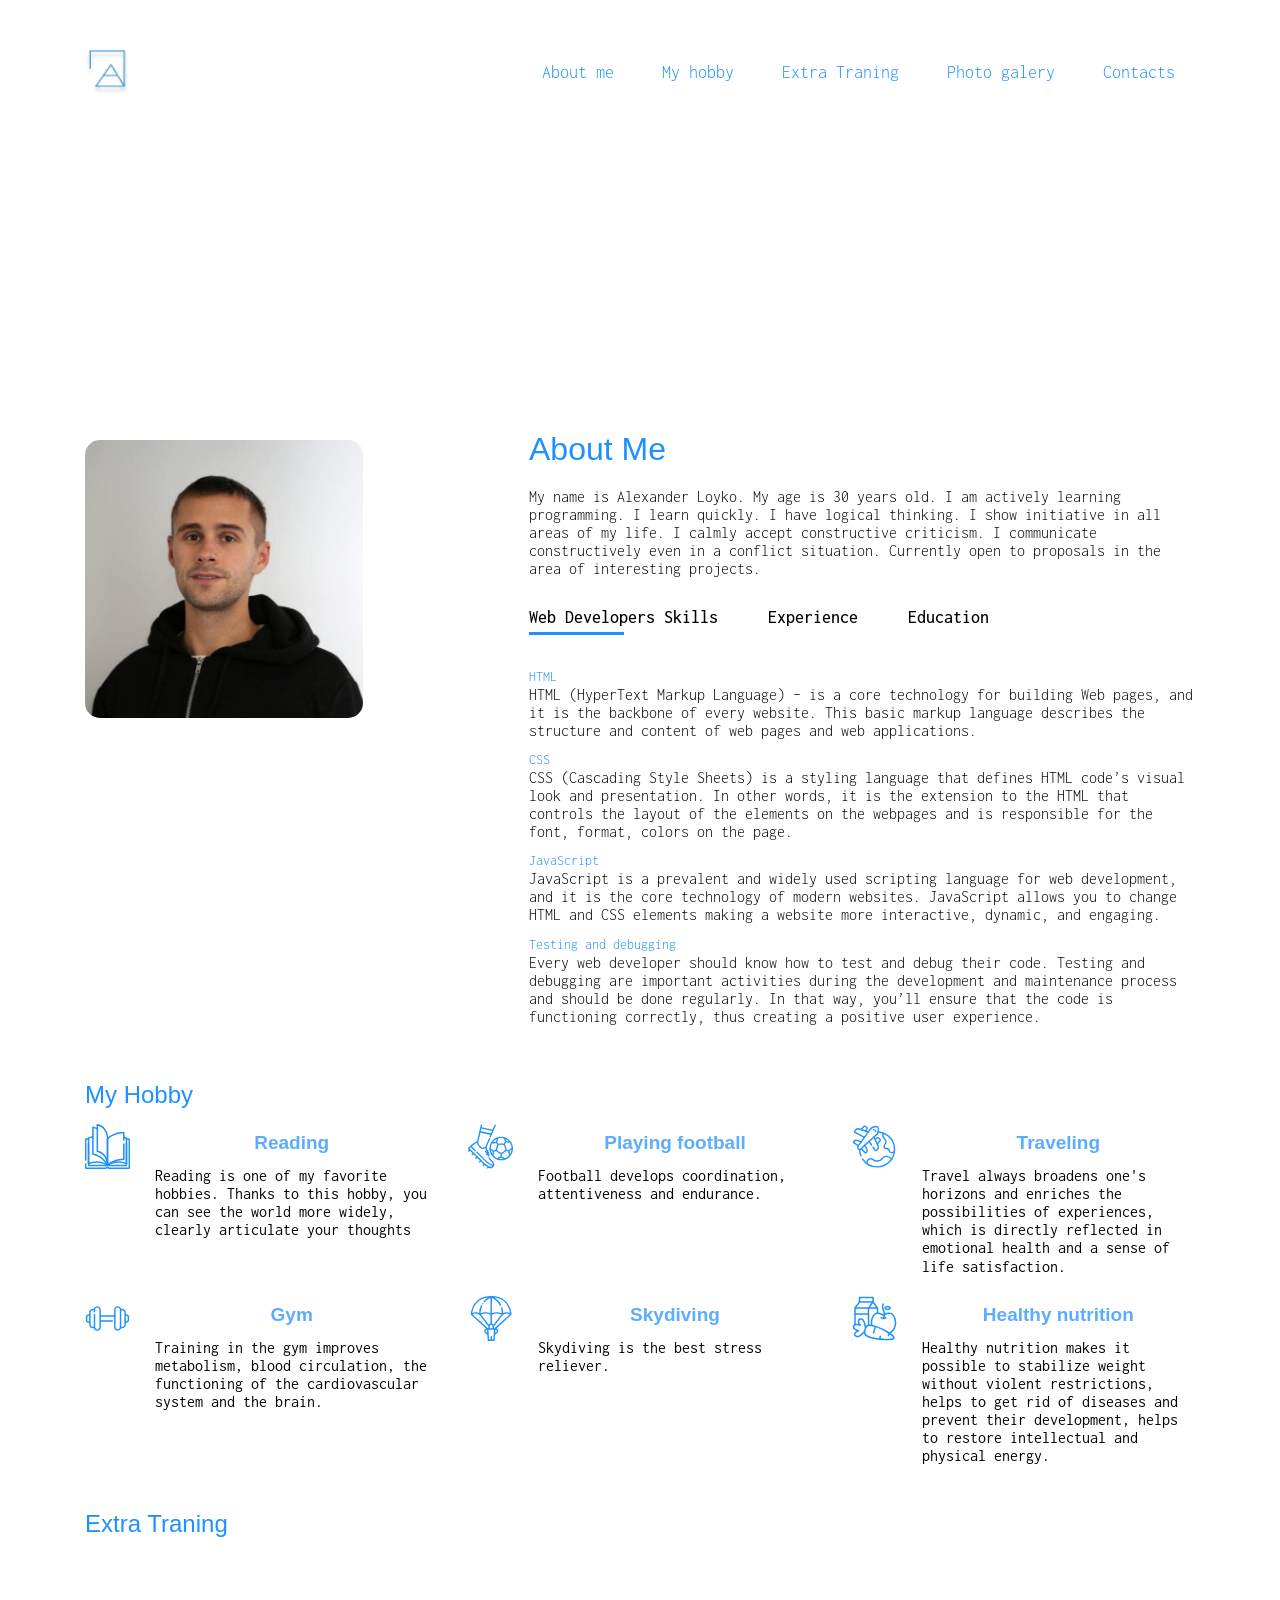
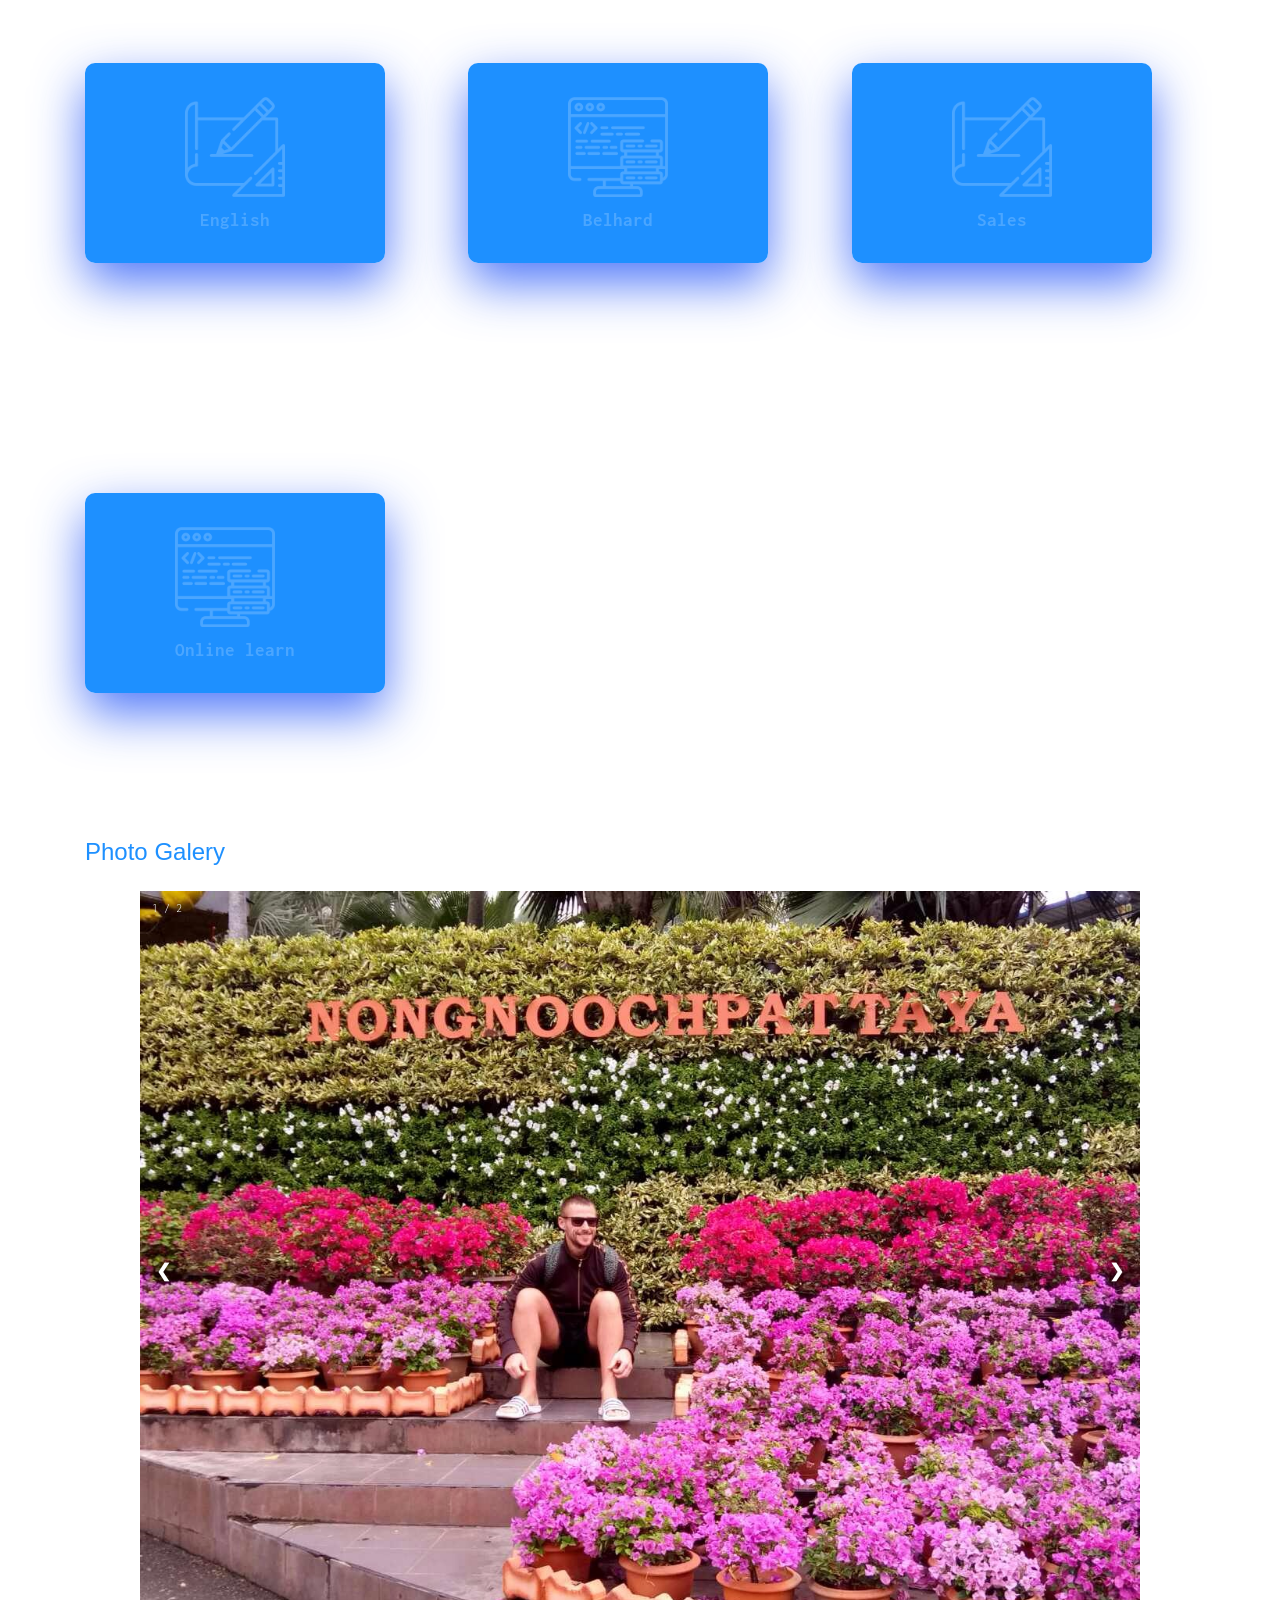
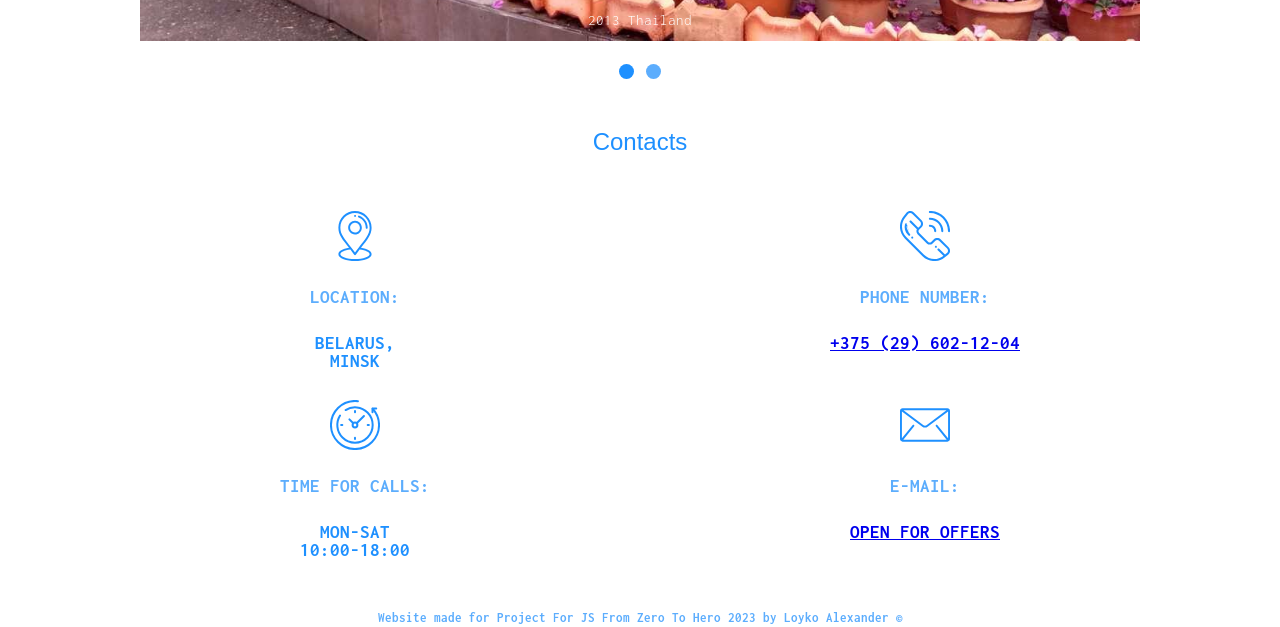
==== index.html @ 88d0e6e4 "Update index.html" ====
<!DOCTYPE html>
<html lang="en">
<head>
    <meta charset="UTF-8">
    <meta http-equiv="X-UA-Compatible" content="IE=edge">
    <meta name="viewport" content="width=device-width, initial-scale=1.0">
    <meta content='true' name='HandheldFriendly'/>
    <meta content='width' name='MobileOptimized'/>
    <meta content='yes' name='apple-mobile-web-app-capable'/>


    
    <link rel="stylesheet" href="./css/style.css">
    <link href="https://fonts.googleapis.com/css2?family=Inconsolata:wght@300&display=swap" rel="stylesheet">
	<link rel="stylesheet" type="text/css" href="./fonts/Kanit/stylesheet.css">
    <link rel="shortcut icon" href="./img/logo.ico" type="image/x-icon">
    <title>Project For JS From Zero To Hero 2023</title>
</head>
<body>
    <div class="container">

<div class="header">
    
    <nav class="nav-style">
    
        <img class="logos"src="./img/Logo.png" alt="logo">
                
                <ul class="menu">
            <li><a href="#About-me">About me</a></li>
            <li><a href="#My-hobby">My hobby</a></li>
            <li><a href="#Extra-traning">Extra Traning</a></li>
            <li><a href="#Photo-galery">Photo galery</a></li>
            <li><a href="#Contacts">Contacts</a></li>
               </ul>

    </nav>

        <div id="menu">
            <div id="menu-bar" onclick="menuOnClick()">
              <div id="bar1" class="bar"></div>
              <div id="bar2" class="bar"></div>
              <div id="bar3" class="bar"></div>
            </div>

            <nav class="nav" id="nav">
              <ul>
            <li><a href="#About-me">About me</a></li>
            <li><a href="#My-hobby">My hobby</a></li>
            <li><a href="#Extra-traning">Extra Traning</a></li>
            <li><a href="#Photo-galery">Photo galery</a></li>
            <li><a href="#Contacts">Contacts</a></li>
              </ul>
            </nav> 
          </div>
          
          <div class="menu-bg" id="menu-bg"></div>

        <video class="bg-video" autoplay muted loop> 
            <source src="./img/video-background.mp4">
        </video>
             
        
</div>
       
<main>
<section class="about-me-information margin-bottom-50px">
    <div class="about-me">
        <div class="about-row">
            <div class="about-col-one">
                <img src="./img/myphoto.png">
            </div>
            <div class="about-col-two">
                <h1 id="About-me" class="title-one margin-bottom-30px">About Me</h1>
                <p  >My name is Alexander Loyko. My age is 30 years old. I am actively learning programming. I learn quickly. I have logical thinking. I show initiative in all areas of my life. I calmly accept constructive criticism. I communicate constructively even in a conflict situation. Currently open to proposals in the area of ​​interesting projects.</p>
            <div class="tab-titles ">
<p class="tab-links active-link" onclick="opentab('skills')">Web Developers Skills</p>
<p class="tab-links" onclick="opentab('experience')">Experience</p>
<p class="tab-links" onclick="opentab('education')">Education</p>
            </div>
            <div class="tab-contents active-tab " id="skills">
                <ul>
                    <li ><span>HTML</span><br>HTML (HyperText Markup Language) – is a core technology for building Web pages, and it is the backbone of every website. This basic markup language describes the structure and content of web pages and web applications.</li>
                    <li><span>CSS</span><br>CSS (Cascading Style Sheets) is a styling language that defines HTML code’s visual look and presentation. In other words, it is the extension to the HTML that controls the layout of the elements on the webpages and is responsible for the font, format, colors on the page. </li>
                    <li><span>JavaScript</span><br>JavaScript is a prevalent and widely used scripting language for web development, and it is the core technology of modern websites. JavaScript allows you to change HTML and CSS elements making a website more interactive, dynamic, and engaging.</li>
                    <li><span>Testing and debugging</span><br>Every web developer should know how to test and debug their code. Testing and debugging are important activities during the development and maintenance process and should be done regularly. In that way, you’ll ensure that the code is functioning correctly, thus creating a positive user experience.</li>
                </ul>
            </div>


            <div class="tab-contents" id="experience">
                <ul>
                    <li><span>2018-2022</span><br>Sale of wheels and castors on the market of the Russian Federation. Development of key sales skills: sales, business acumen, strategic forecasting, active listening, empathy. relationship building, effective communication, negotiation skills, project management, time management</li>
                    <li><span>2017-2018</span><br>Experience in sales of chimney systems and ventilation</li>
                    <li><span>2016-2017</span><br>Freelancing experience</li>
                   
                </ul>
            </div>


            <div class="tab-contents" id="education">
                <ul>
                    <li><span>SEPTEMBER 2011-JUNE 2015</span><br> Software engineer-economist, Belarusian State University of Informatics and Radioelectronics, Minsk</li>
                    <li><span>SEPTEMBER 2007-JULY 2011</span><br> Technician programmer, Private establishment education "Technical College of Business and Law", Minsk</li>
                    
                   
                </ul>
            </div>
            </div>
        </div>
    </div>
    

</section>
<section class="my-hobby-title-information margin-bottom-30px">
    <h2 id="My-hobby" class="title-headlines">My Hobby</h2>
</section>
<section class="my-hobbies-information margin-bottom-50px">
    <div class="my-hobbies">
        <div class="hobbies">
        <svg class="hobbies-icon"> 
    <use xlink:href="icons/symbol-defs.svg#icon-reading"></use>
        </svg>
    
        <div class="title-two">Reading</div>
        <p class="hobbie-text">Reading is one of my favorite hobbies. Thanks to this hobby, you can see the world more widely, clearly articulate your thoughts</p>
    
    </div>
        <div class="hobbies"><svg class="hobbies-icon"> 
            <use xlink:href="icons/symbol-defs.svg#icon-football"></use>
                        </svg>
                        <div class="title-two">Playing football</div>
                        <p class="hobbie-text">Football develops coordination, attentiveness and endurance.</p>
                    </div>
        <div class="hobbies"><svg class="hobbies-icon"> 
            <use xlink:href="icons/symbol-defs.svg#icon-travelling"></use>
                        </svg>
                        <div class="title-two">Traveling</div>
                        <p class="hobbie-text">Travel always broadens one's horizons and enriches the possibilities of experiences, which is directly reflected in emotional health and a sense of life satisfaction.</p>
                    </div>
        <div class="hobbies"><svg class="hobbies-icon"> 
            <use xlink:href="icons/symbol-defs.svg#icon-gym"></use>
                        </svg>
                        <div class="title-two">Gym</div>
                        <p class="hobbie-text">Training in the gym improves metabolism, blood circulation, the functioning of the cardiovascular system and the brain.</p>
                     </div>
        <div class="hobbies"><svg class="hobbies-icon"> 
            <use xlink:href="icons/symbol-defs.svg#icon-skydive"></use>
                        </svg>
                        <div class="title-two">Skydiving</div>
                        <p class="hobbie-text">
                            Skydiving is the best stress reliever.</p>
                    </div>
        <div class="hobbies"><svg class="hobbies-icon"> 
            <use xlink:href="icons/symbol-defs.svg#icon-healthy-nutrition"></use>
                        </svg>
                        <div class="title-two">Healthy nutrition</div>
                        <p class="hobbie-text">
                            Healthy nutrition makes it possible to stabilize weight without violent restrictions, helps to get rid of diseases and prevent their development, helps to restore intellectual and physical energy.</p>
                    </div>
    </div>
</section>
<section class="my-traning-title-information margin-bottom-30px">
    <h2 id="Extra-traning" class="title-headlines">Extra Traning</h2>
</section>
<section class="my-traning-information margin-bottom-50px">
    <div class="my-traning">
        <div class="card">
            <div class="face face1">
                <div class="content">
                    <img src="./icons/design_128.png">
                    <h3>English</h3>
                </div>
            </div>
            <div class="face face2">
                <div class="content">
                    <p>Minsk State Linguistic University, MSLU Advanced Evening Courses</p>
                        <a href="https://mslu.by/podrazdeleniya/uchebnyj-centr-vechernie-kursy">Read More</a>
                </div>
            </div>
        </div>
        <div class="card">
            <div class="face face1">
                <div class="content">
                    <img src="./icons/code_128.png">
                    <h3>Belhard</h3>
                </div>
            </div>
            <div class="face face2">
                <div class="content">
                    <p>Academy BELHARD, Back End development using PHP, MySql.</p>
                        <a href="https://belhard.academy/">Read More</a>
                </div>
            </div>
        </div>
        <div class="card">
            <div class="face face1">
                <div class="content">
                    <img src="./icons/design_128.png">
                    <h3>Sales</h3>
                </div>
            </div>
            <div class="face face2">
                <div class="content">
                    <p>Courses from the company to improve sales skills, mentoring Pro-retail companies.</p>
                        <a href="https://pro-retail.by/">Read More</a>
                </div>
            </div>
        </div>

        <div class="card">
            <div class="face face1">
                <div class="content">
                    <img src="./icons/code_128.png">
                    <h3>Online learn</h3>
                </div>
            </div>
            <div class="face face2">
                <div class="content">
                    <p>Miscellaneous online lessons and programming courses.</p>
                        <a href="https://onlineitea.com/">Read More</a>
                </div>
            </div>
        </div>
</section>
<section class="my-galery-title-information margin-bottom-30px">
    <h2 id="Photo-galery" class="title-headlines">Photo Galery</h2>
</section>
<section class="my-galery margin-bottom-50px">
    <div class="galery ">
        <div class="slideshow-container">
    
           
            <div class="mySlides fade">
              <div class="number-text">1 / 2</div>
              <img src="./img/1.JPG" style="width:100%">
              <div class="text">2013 Thailand</div>
            </div>
          
            <div class="mySlides fade">
              <div class="number-text">2 / 2</div>
              <img src="./img/2.jpg" style="width:100%">
              <div class="text">2014 Egypt</div>
            </div>
          
          
          
           
            <a class="prev" onclick="plusSlides(-1)">&#10094;</a>
            <a class="next" onclick="plusSlides(1)">&#10095;</a>
          </div>
          <br>
          
          
          <div style="text-align:center">
            <span class="dot" onclick="currentSlide(1)"></span>
            <span class="dot" onclick="currentSlide(2)"></span>
            </div>
    
    
      </div>
      

</section>
<section class="my-contacts margin-bottom-50px">
    <div class="container">
        <h2 id="Contacts" class="contacts-h2">Contacts</h2>
        <div class="contacts-grid">
            <div class="contacts-item">
                <svg class="contacts-icon"> 
                    <use xlink:href="icons/symbol-defs.svg#icon-location"></use>
                </svg>
                <h3 class="contacts-h3-blue">Location:</h3>
                <h3 class="contacts-h3">Belarus, <br> Minsk</h3>
            </div>
            <div class="contacts-item">
                <svg class="contacts-icon"> 
                    <use xlink:href="icons/symbol-defs.svg#icon-phone"></use>
                </svg>
                <h3 class="contacts-h3-blue">Phone number:</h3>
                <h3 class="contacts-h3"><a href="https://t.me/Trinadcatii">+375 (29) 602-12-04</a></h3>
                
            </div>

            <div class="contacts-item">
                <svg class="contacts-icon"> 
                    <use xlink:href="icons/symbol-defs.svg#icon-time"></use>
                </svg>
                <h3 class="contacts-h3-blue">
                    Time for calls:</h3>
                <h3 class="contacts-h3">Mon-Sat <br> 10:00-18:00</h3>
            </div>
            <div class="contacts-item">
                <svg class="contacts-icon"> 
                    <use xlink:href="icons/symbol-defs.svg#icon-posmail" ></use>
                </svg>
                <h3 class="contacts-h3-blue">E-mail:</h3>
                <h3 class="contacts-h3-acent"><a href="mailto:loykoalexander@gmail.com">Open for offers</a></h3>
            </div>
        </div>
    </div>
</section>

</main>
<section class="footer-title-information">
    <footer class="footer">

        <h5 class="foot-h5 title-two" >Website made for Project For JS From Zero To Hero 2023 by Loyko Alexander  ©
        </h5>
        
        </footer>
</section>

    </div>

    <script defer src="./js/burger.js"> </script>
    <script defer src="./js/galery.js"> </script>
    <script defer src="./js/aboutbutline.js"> </script>
    
</body>
</html>
---- css/style.css ----
:root{   
    --color-white: #FFFFFF ;
    --color-black: #000;
    --color-backLihgt: #333;
    --color-whiteBlue:#5cadfd;
    --color-blue: #1E90FF;
    --color-yellow: #cffc08;
}

.title-one{
    color: var(--color-blue); 
    font-size: 3.2rem;
}

.title-two{
    font-family: 'Kanit', sans-serif;
    font-style: normal;
    font-weight: 500;
    text-align: center;
    font-size: 1.9rem;
    font-weight: 700;
    color:var(--color-whiteBlue);
}

.title-headlines{
    color: var(--color-blue);
    font-size: 2.4rem;
}

.foot-h5{
    font-family: 'Inconsolata', sans-serif;
    font-size: 1.3rem;
}



.about-me-information{
    grid-column: center-start / center-end;
}

.my-hobby-title-information{
    grid-column: center-start / center-end;  
}

.my-hobbies-information{
    grid-column: center-start / center-end;
}

.my-traning-title-information{
    grid-column: center-start / center-end;
}

.my-traning-information{
    grid-column: center-start / center-end; 
}

.my-galery{
    grid-column: center-start / center-end; 
}

.my-contacts{
    grid-column: center-start / center-end;
}

.footer{
    grid-column: full-start / full-end;
}

.text-align-center{
    text-align: center;
}

.margin-bottom-10px{
    margin-bottom: 1rem;
}

.margin-bottom-30px{
    margin-bottom: 3rem ;
}

.margin-bottom-50px{
    margin-bottom: 5rem  ;
}

.margin-bottom-80px{
    margin-bottom: 8rem;
}


  *, ::after, ::before{
    margin: 0;
    padding: 0;
    box-sizing: border-box;
}
   
html{
    height:100%;
    font-size: 62.5%
}

h1,h2{
    font-family: 'Kanit', sans-serif;
    font-style: normal;
    font-weight: 500;
}

body{
    font-family: 'Inconsolata', sans-serif;
    font-style: Light;
    font-weight: 300;
    height:100%;
    padding: 5rem;
    line-height: 113%;
    font-size: 1.6rem;
    background-color: var(--color-white);
}

#menu{
    display: none;
}

.container{
    max-width: 111rem;
    margin: 0 auto;
    grid-template-columns: [full-start] minmax(6rem,1fr) [center-start] repeat(8,[col-start] minmax(min-content, 14rem)[col-end]) [center-end] minmax(6rem,1fr) [full-end];
}

.header{
    width: 100%;
    height: 39rem;
    grid-column: full-start / full-end;
}

.nav-style{
    display: flex;
    align-items: center;
    justify-content: space-between;
    flex-wrap:wrap;
}



.nav-style ul li{
    display: inline-block;
    list-style: none;
    margin: 1rem 2rem;
}

.nav-style ul li a{
    color:var(--color-blue);
    text-decoration: none;
    font-size: 1.8rem;
    position: relative;
}

.nav-style ul li a::after{
    content: '';
    width: 0;
    height: 0.3rem;
    background:var(--color-blue);
    position: absolute;
    left: 0;
    bottom: -0.6rem;
    transition: 0.5s;
}

.nav-style ul li a:hover::after{
    width: 100%; 
}

.logos{
    width: 4.5rem;
    height: 4.5rem;
}

.bg-video{
    position: absolute;
    top: 0;
    left: 0;
    width: 100%;
    height: 40rem;
    z-index: -2;
    object-fit: cover;
}



.about-row{
    display: flex;
    justify-content: space-between;
    flex-wrap: wrap;
    align-items: flex-start;
}
.about-col-one{
flex-basis: 25%;
}

.about-col-one img{
    width: 100%;
    height: 100%;
    border-radius: 1.5rem;
}

.about-col-two{
    flex-basis: 60%;

}

.tab-titles{
    display: flex;
    margin: 3rem 0 4rem;
}

.tab-links{
    margin-right: 5rem;
    font-size: 1.8rem;
    font-weight: 500;
    cursor: pointer;
    position: relative;
}

.tab-links::after{
    content: ' ';
    width: 0;
    height: 0.3rem;
    background:var(--color-blue);
    position: absolute;
    left: 0;
    bottom: -0.8rem;
    transition: 0.5s;
}

.tab-links.active-link::after{
    width: 50%;
}

.tab-contents ul li{
    list-style: none;
    margin: 1rem 0; 
}
.tab-contents ul li span{
    color:var(--color-blue);
    font-size: 1.4rem;
}

.tab-contents{
    display: none;
}

.tab-contents.active-tab{
    display: block; 
}

.my-hobbies{
    background-color: var(--color-white);
    display: grid;
    grid-template-columns: repeat(auto-fit,minmax(28rem,1fr));
    grid-gap: 3rem 4rem;
    align-items: start;
}

.hobbie-text{
    font-size: 1.6rem;
    font-weight: 400;
    line-height: 113%;
    color:var(--color-black);
}

.hobbies-icon{
    width: 4.5rem;
    height: 4.5rem;
    grid-row: 1 / span 2;
    transform: translateY(-1rem);
}

.hobbies{
    display: grid;
    grid-template-columns: min-content 1fr;
    grid-gap: 1.5rem 2.5rem;
}

.my-traning{
    position: relative;
    display: grid;
    grid-template-columns: repeat(auto-fit,minmax(28rem,1fr));
    grid-gap: 3rem 4rem;
    align-items: start;
}

.my-traning .card{
    position: relative;
    cursor: pointer;
}

.my-traning .card .face{
    width: 30rem;
    height: 20rem;
    transition: 0.5s;
}

.my-traning .card .face.face1{
    position: relative;
    border-radius:1rem;
    background: var(--color-blue);
    display: flex;
    justify-content: center;
    align-items: center;
    z-index: 1;
    transform: translateY(10rem);
}

.my-traning .card:hover .face.face1{
    background:var(--color-whiteBlue);
    transform: translateY(0);
}

.my-traning .card .face.face1 .content{
    opacity: 0.2;
    transition: 0.5s;
}

.my-traning .card:hover .face.face1 .content{
    opacity: 1;
}

.my-traning .card .face.face1 .content img{
    max-width: 10rem;
}

.my-traning .card .face.face1 .content h3{
    
    margin: 1rem 0 0;
    padding: 0;
    color: var(--color-white);
    text-align: center;
    font-size: 1.9rem;
}

.my-traning .card .face.face2{
    border-radius: 1rem;
    position: relative;
    background: var(--color-white);
    display: flex;
    justify-content: center;
    align-items: center;
    padding: 2rem;
    box-sizing: border-box;
    box-shadow: 0 2rem 5rem rgba(35, 85, 248, 0.8);
    transform: translateY(-10rem);
}

.my-traning .card:hover .face.face2{
    transform: translateY(0);
}

.my-traning .card .face.face2 .content p{
    margin: 0;
    padding: 0;
}

.my-traning .card .face.face2 .content a{
    margin: 1.5rem 0 0;
    display:  inline-block;
    text-decoration: none;
    font-weight: 900;
    color: var(--color-blue);
    padding: .5rem;
    border: .1rem solid var(--color-backLihgt);
}


.slideshow-container {
    max-width: 100rem;
    position: relative;
    margin: auto;
}
    
.mySlides {
      display: none;
}  

.prev, .next {
    cursor: pointer;
    position: absolute;
    top: 50%;
    width: auto;
    margin-top: -2.2rem;
    padding: 1.6rem;
    color: var(--color-white);
    font-weight: bold;
    font-size: 1.8rem;
    transition: 0.6s ease;
    border-radius: 0 .3rem .3rem 0;
}
  
.next {
    right: 0;
    border-radius: .3rem 0 0 .3rem;
}
   
  .prev:hover, .next:hover {
    background-color: rgba(35, 85, 248, 0.8);
 }
   
.text {
    color: var(--color-white);
    font-size: 1.5rem;
    padding: .8rem 1.2rem;
    position: absolute;
    bottom: .8rem;
    width: 100%;
    text-align: center;
}
   
.number-text {
    color: var(--color-white);
    font-size: 1.2rem;
    padding: .8rem 1.2rem;
    position: absolute;
    top: 0;
}
    
.dot {
    cursor: pointer;
    height: 1.5rem;
    width: 1.5rem;
    margin: 0 .2rem;
    background-color: var(--color-whiteBlue);
    border-radius: 50%;
    display: inline-block;
    transition: background-color 0.6s ease;
}
  
.active, .dot:hover {
    background-color: var(--color-blue);
}
  

.fade {
    -webkit-animation-name: fade;
    -webkit-animation-duration: 1.5s;
    animation-name: fade;
    animation-duration: 1.5s;
}
  
@-webkit-keyframes fade {
    from {opacity: .4}
    to {opacity: 1}
  }
  
@keyframes fade {
    from {opacity: .4}
    to {opacity: 1}
}

.contacts-h2 {
    text-align: center;
    margin-bottom: 6rem;
    color: var(--color-blue);
    font-size: 2.4rem;
}

.contacts-grid {
    display: grid;
    grid-template-columns: repeat(4, 1fr);
    gap: 3rem;
    justify-items: center;
}

.contacts-item {
    max-width: 25.5rem;
    text-align: center;
}

.contacts-icon {
    width: 5rem;
    height: 5rem;
    margin: 0 auto 1.3rem;
}

.contacts-h3-blue {
    text-align: center;
    font-size: 1.9rem;
    font-weight: 700;
    color:var(--color-whiteBlue);
    padding: 1rem;
    margin-bottom: 1.8rem;
    text-transform: uppercase;
}

.contacts-h3-acent {
    color: var(--accent-color);
    text-transform: uppercase;
}

.contacts-h3 {
    text-transform: uppercase;
    color: var(--color-blue);
    font-size: 1.9rem;
    font-weight: 700;

}


@media screen and (max-width:1280px) {
.contacts-grid {
     grid-template-columns: repeat(2, 1fr);
}
.contacts-item {
    max-width: 100%;    
}
}


@media screen and (max-width:768px) {
.contacts-grid {
    grid-template-columns: repeat(1, 1fr);
}
.contacts-item {
    max-width: 100%;
    
}
}



@media only screen and (max-width:810px){
.body{
    padding: 4rem;
}
    
.about-col-one{
    flex-basis: 80%;
}

.about-col-two{
    flex-basis: 100%;
}
     
.about-col-one{
    margin-bottom: 3rem;
}

.about-col-two{
    font-size: 1.4rem;
}

.tab-links{
    font-size: 1.6rem;
    margin-right: 2rem;
}
 
}

#menu {
    z-index: 2;
}
  
#menu-bar {
    width: 4.5rem;
    height: 4rem;
    margin: 3rem 0 2rem 2rem;
    cursor: pointer;
}
  
.bar {
    height: 0.5rem;
    width: 100%;
    background-color: var(--color-blue);
    display: block;
    border-radius: 0.5rem;
    transition: 0.3s ease;
}
  
#bar1 {
    transform: translateY(-0.4rem);
}
  
#bar3 {
    transform: translateY(0.4rem);
}
  
.nav {
    transition: 0.3s ease;
    display: none;
}
  
.nav ul {
    padding: 0 2.2rem;
}
  
.nav li {
    list-style: none;
    padding: 1.2rem 0;
}
  
.nav li a {
    color: var(--color-white);
    font-size: 2rem;
    text-decoration: none;
}
  
.nav li a:hover {
    font-weight: bold;
}
  
.menu-bg, #menu {
    top: 0;
    left: 0;
    position: absolute;
}
  
.menu-bg {
    z-index: 1;
    width: 0;
    height: 0;
    margin: 3rem 0 2rem 2rem;
    background: radial-gradient(circle, var(--color-whiteBlue), var(--color-whiteBlue));
    border-radius: 50%;
    transition: 0.3s ease;
}
  
.change {
    display: block;
}
  
.change .bar {
    background-color: var(--color-white);
}
  
.change #bar1 {
    transform: translateY(0.4rem) rotateZ(-45deg);
}
  
.change #bar2 {
    opacity: 0;
}
  
.change #bar3 {
    transform: translateY(-0.6rem) rotateZ(45deg);
}
  
.change-bg {
    width: 52rem;
    height: 46rem;
    transform: translate(-60%,-30%);
}


@media screen and (max-width:768px) {
.menu {
    display: none;
}
#menu{
    display: inline;
}
 
    
}
---- fonts/Kanit/stylesheet.css ----
/* #### Generated By: http://www.cufonfonts.com #### */

    @font-face {
    font-family: 'Kanit Regular';
    font-style: normal;
    font-weight: normal;
    src: local('Kanit Regular'), url('Kanit-Regular.woff') format('woff');
    }
    

    @font-face {
    font-family: 'Kanit Thin';
    font-style: normal;
    font-weight: normal;
    src: local('Kanit Thin'), url('Kanit-Thin.woff') format('woff');
    }
    

    @font-face {
    font-family: 'Kanit Italic';
    font-style: normal;
    font-weight: normal;
    src: local('Kanit Italic'), url('Kanit-Italic.woff') format('woff');
    }
    

    @font-face {
    font-family: 'Kanit Thin Italic';
    font-style: normal;
    font-weight: normal;
    src: local('Kanit Thin Italic'), url('Kanit-ThinItalic.woff') format('woff');
    }
    

    @font-face {
    font-family: 'Kanit ExtraLight';
    font-style: normal;
    font-weight: normal;
    src: local('Kanit ExtraLight'), url('Kanit-ExtraLight.woff') format('woff');
    }
    

    @font-face {
    font-family: 'Kanit ExtraLight Italic';
    font-style: normal;
    font-weight: normal;
    src: local('Kanit ExtraLight Italic'), url('Kanit-ExtraLightItalic.woff') format('woff');
    }
    

    @font-face {
    font-family: 'Kanit Light';
    font-style: normal;
    font-weight: normal;
    src: local('Kanit Light'), url('Kanit-Light.woff') format('woff');
    }
    

    @font-face {
    font-family: 'Kanit Light Italic';
    font-style: normal;
    font-weight: normal;
    src: local('Kanit Light Italic'), url('Kanit-LightItalic.woff') format('woff');
    }
    

    @font-face {
    font-family: 'Kanit Medium';
    font-style: normal;
    font-weight: normal;
    src: local('Kanit Medium'), url('Kanit-Medium.woff') format('woff');
    }
    

    @font-face {
    font-family: 'Kanit Medium Italic';
    font-style: normal;
    font-weight: normal;
    src: local('Kanit Medium Italic'), url('Kanit-MediumItalic.woff') format('woff');
    }
    

    @font-face {
    font-family: 'Kanit SemiBold';
    font-style: normal;
    font-weight: normal;
    src: local('Kanit SemiBold'), url('Kanit-SemiBold.woff') format('woff');
    }
    

    @font-face {
    font-family: 'Kanit SemiBold Italic';
    font-style: normal;
    font-weight: normal;
    src: local('Kanit SemiBold Italic'), url('Kanit-SemiBoldItalic.woff') format('woff');
    }
    

    @font-face {
    font-family: 'Kanit Bold';
    font-style: normal;
    font-weight: normal;
    src: local('Kanit Bold'), url('Kanit-Bold.woff') format('woff');
    }
    

    @font-face {
    font-family: 'Kanit Bold Italic';
    font-style: normal;
    font-weight: normal;
    src: local('Kanit Bold Italic'), url('Kanit-BoldItalic.woff') format('woff');
    }
    

    @font-face {
    font-family: 'Kanit ExtraBold';
    font-style: normal;
    font-weight: normal;
    src: local('Kanit ExtraBold'), url('Kanit-ExtraBold.woff') format('woff');
    }
    

    @font-face {
    font-family: 'Kanit ExtraBold Italic';
    font-style: normal;
    font-weight: normal;
    src: local('Kanit ExtraBold Italic'), url('Kanit-ExtraBoldItalic.woff') format('woff');
    }
    

    @font-face {
    font-family: 'Kanit Black';
    font-style: normal;
    font-weight: normal;
    src: local('Kanit Black'), url('Kanit-Black.woff') format('woff');
    }
    

    @font-face {
    font-family: 'Kanit Black Italic';
    font-style: normal;
    font-weight: normal;
    src: local('Kanit Black Italic'), url('Kanit-BlackItalic.woff') format('woff');
    }
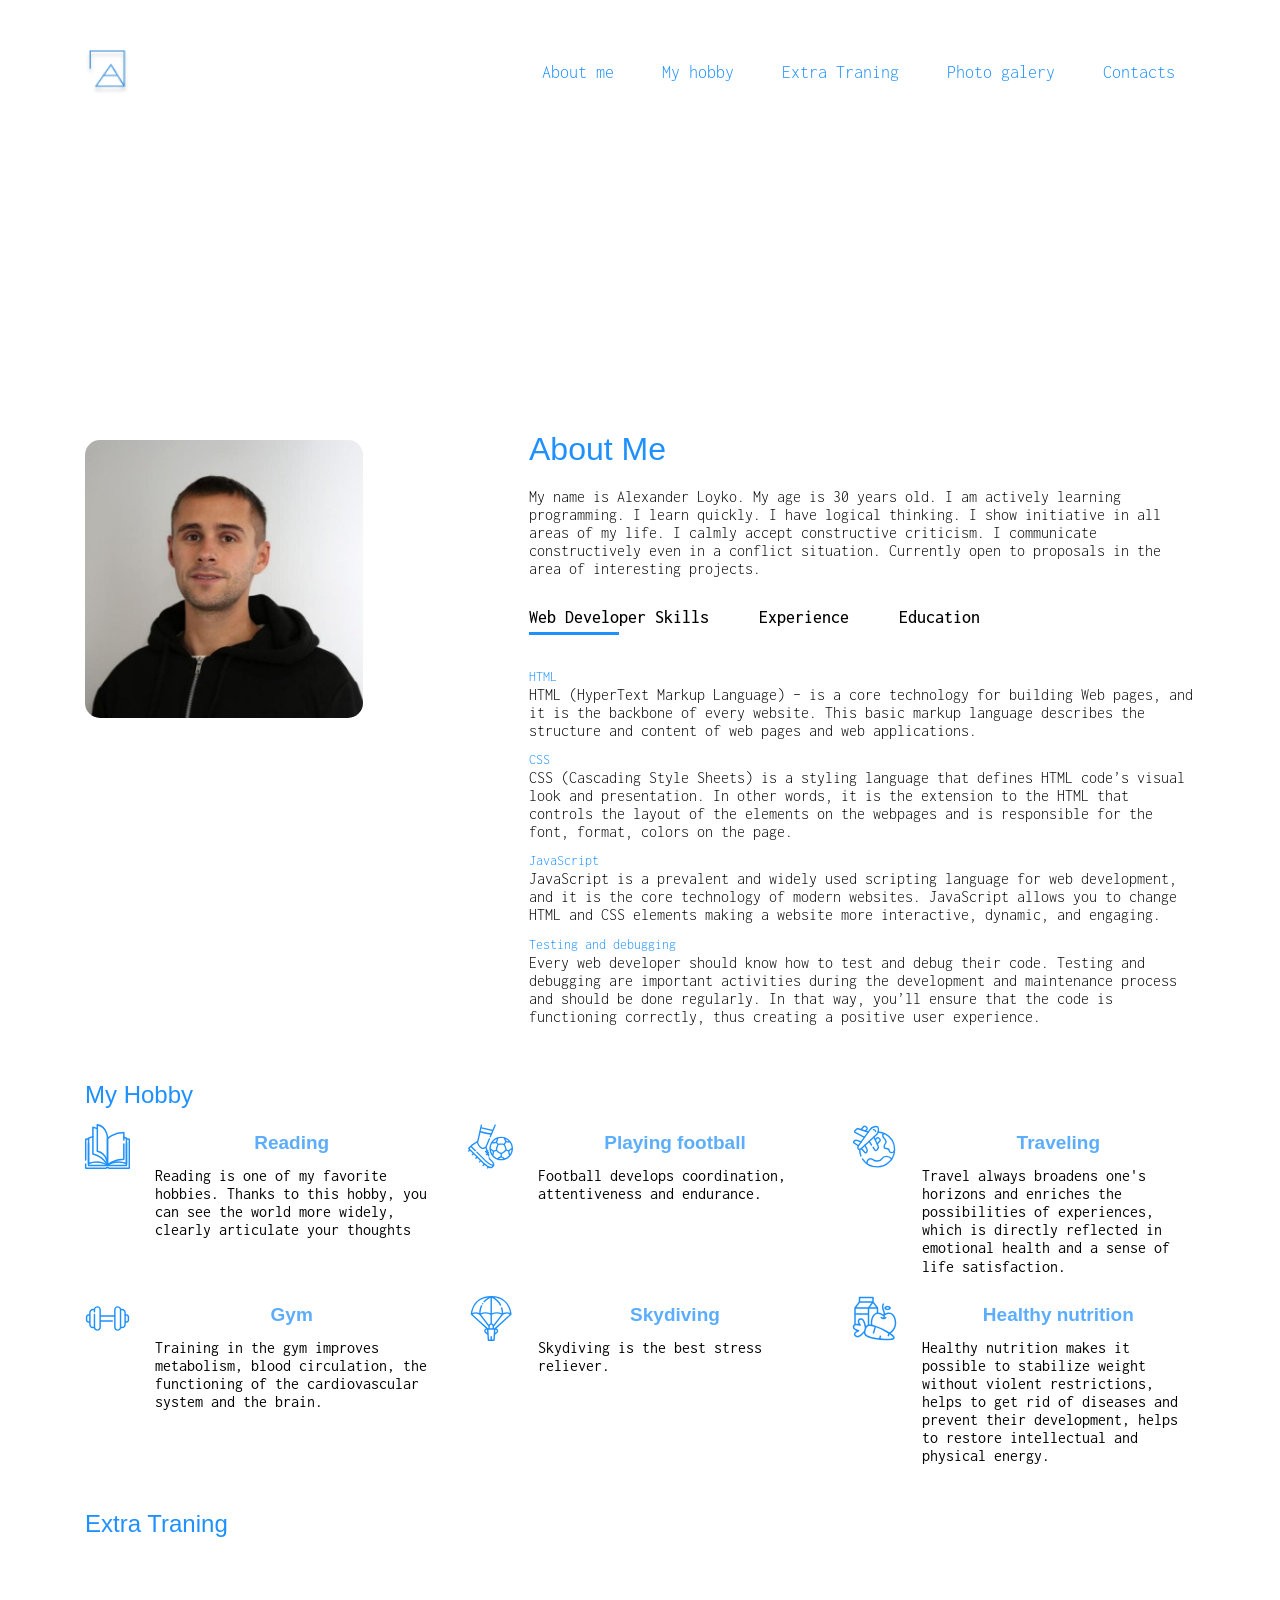
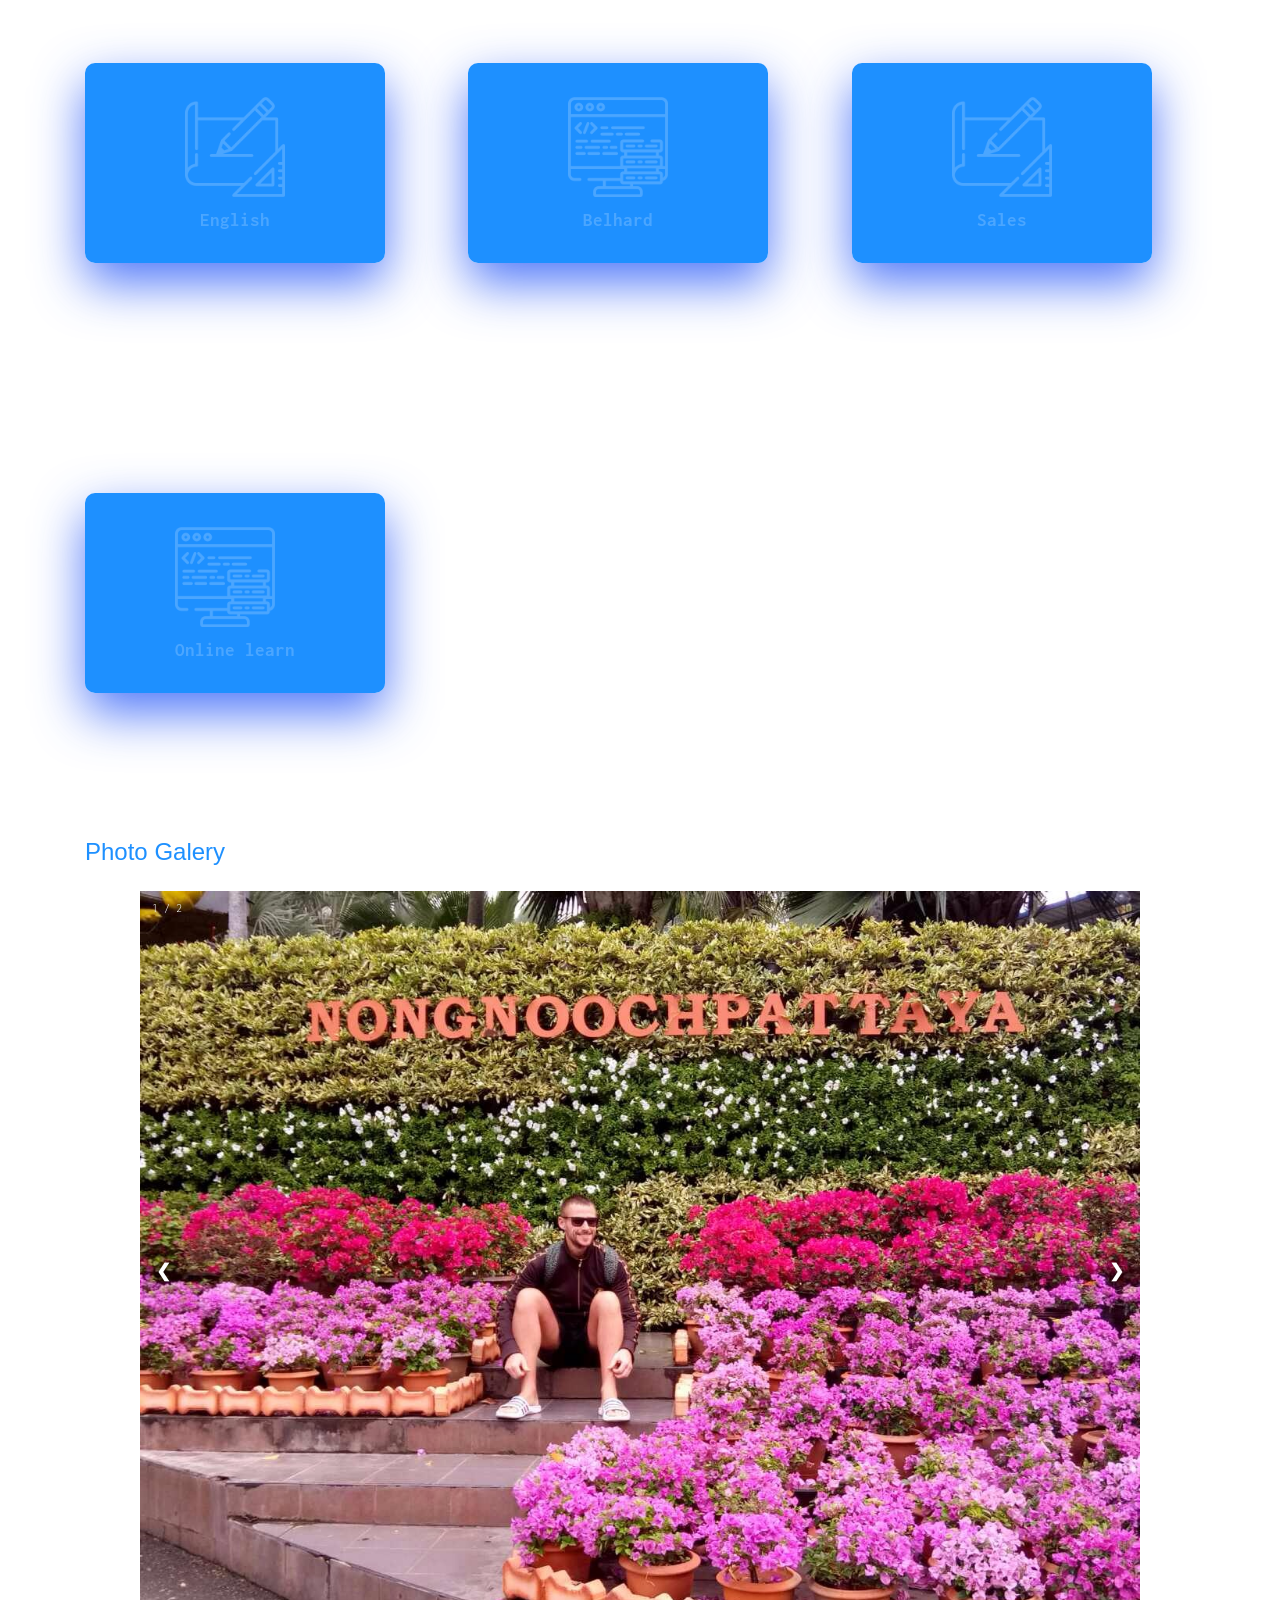
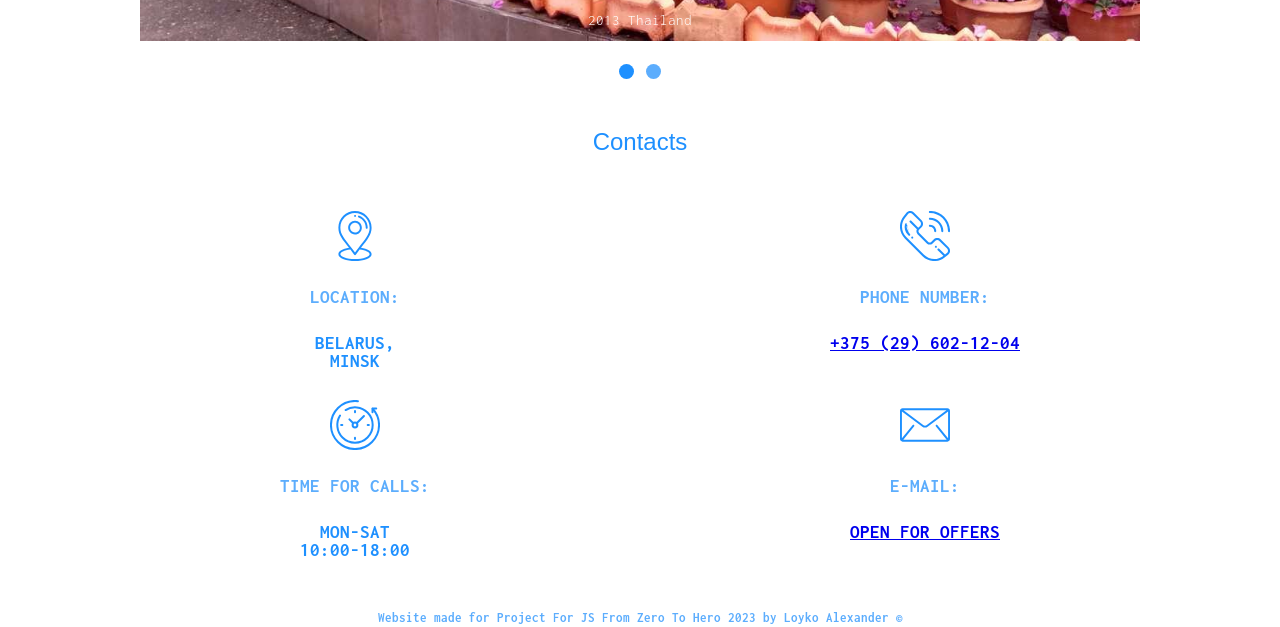
==== commit 2179bb79: "Update index.html" ====
--- a/index.html
+++ b/index.html
@@ -73,7 +73,7 @@
                 <h1 id="About-me" class="title-one margin-bottom-30px">About Me</h1>
                 <p  >My name is Alexander Loyko. My age is 30 years old. I am actively learning programming. I learn quickly. I have logical thinking. I show initiative in all areas of my life. I calmly accept constructive criticism. I communicate constructively even in a conflict situation. Currently open to proposals in the area of ​​interesting projects.</p>
             <div class="tab-titles ">
-<p class="tab-links active-link" onclick="opentab('skills')">Web Developers Skills</p>
+<p class="tab-links active-link" onclick="opentab('skills')">Web Developer Skills</p>
 <p class="tab-links" onclick="opentab('experience')">Experience</p>
 <p class="tab-links" onclick="opentab('education')">Education</p>
             </div>
--- a/css/style.css
+++ b/css/style.css
@@ -106,7 +106,6 @@
 
 body{
     font-family: 'Inconsolata', sans-serif;
-    font-style: Light;
     font-weight: 300;
     height:100%;
     padding: 5rem;
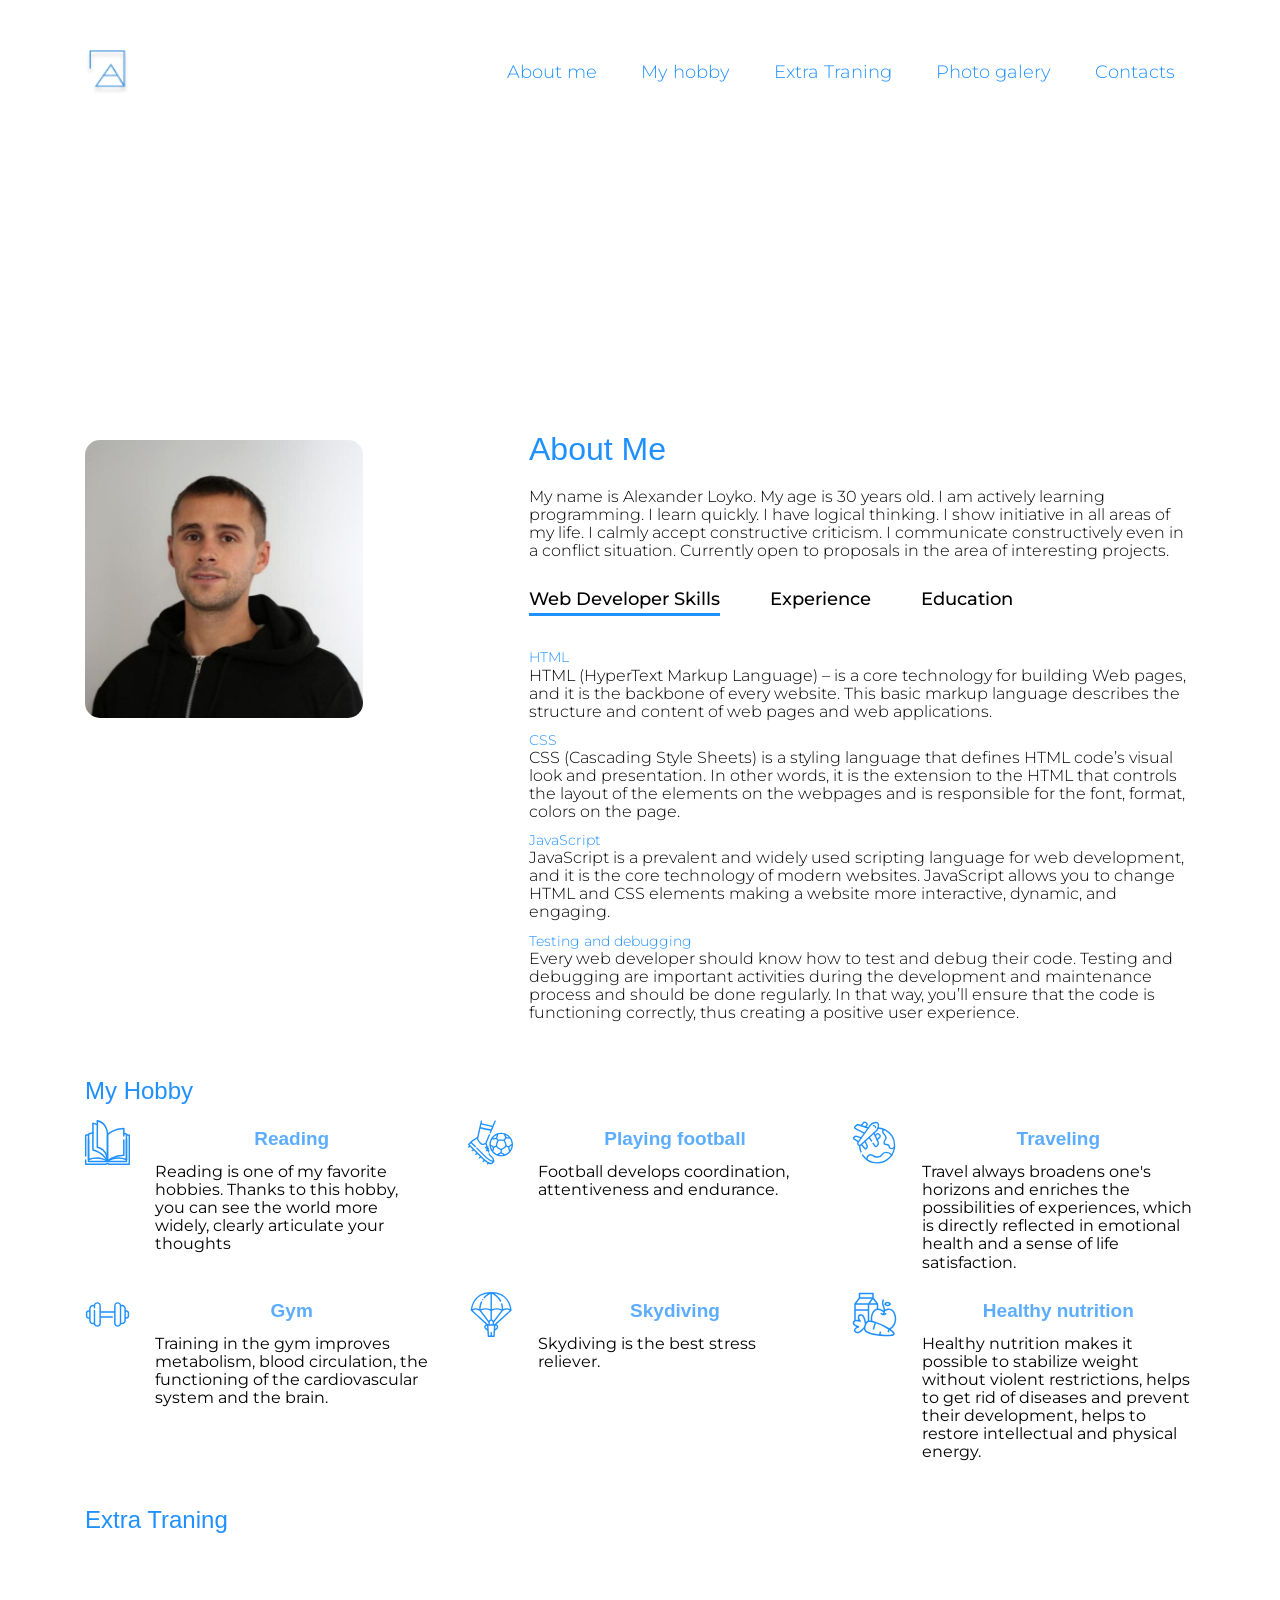
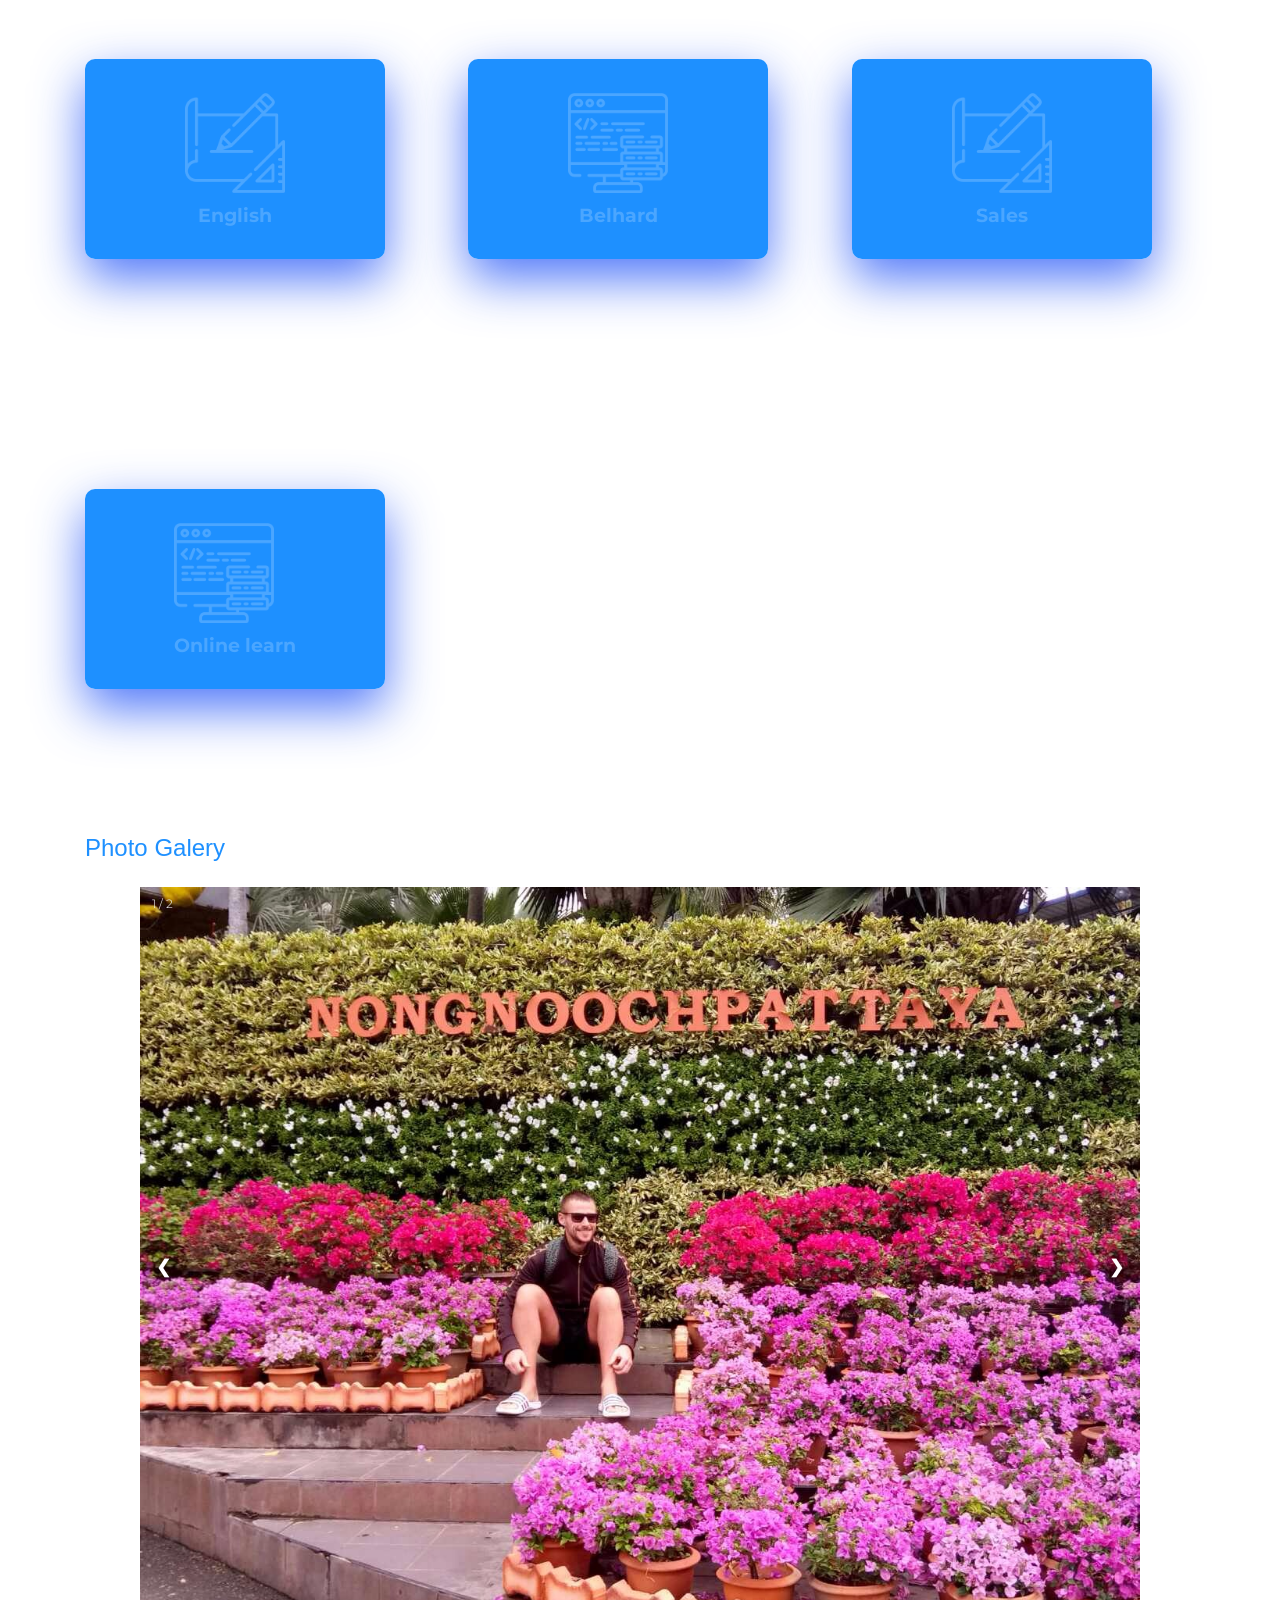
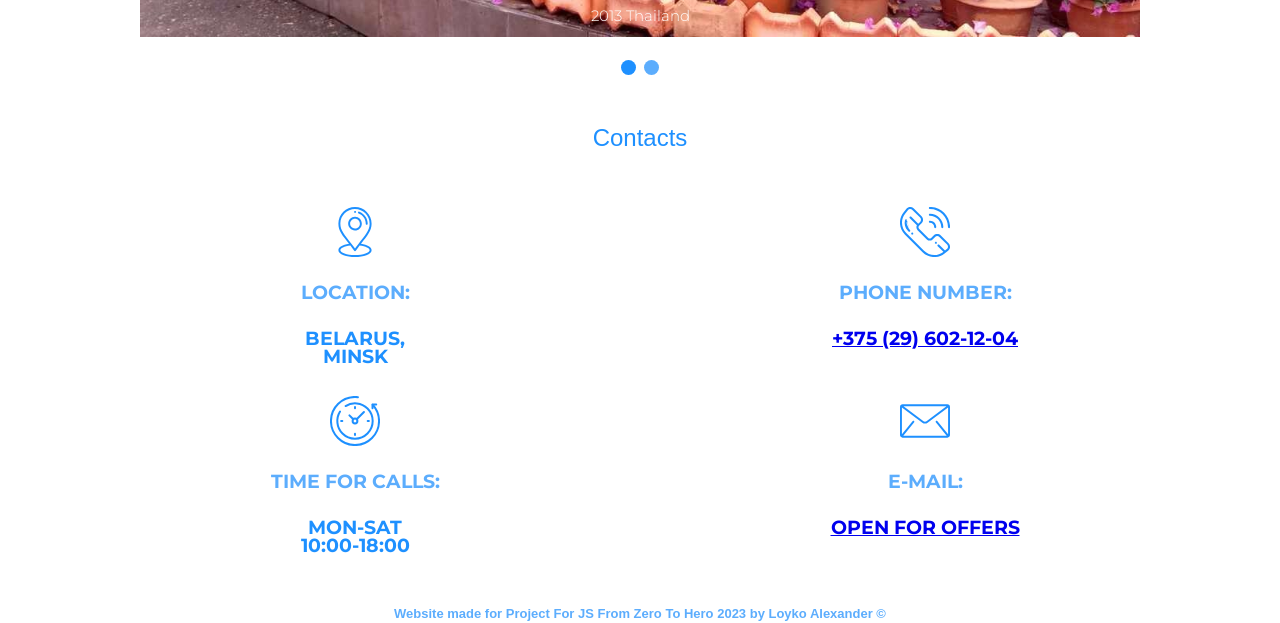
==== commit 45d534f1: "Update index.html" ====
--- a/index.html
+++ b/index.html
@@ -11,8 +11,7 @@
 
     
     <link rel="stylesheet" href="./css/style.css">
-    <link href="https://fonts.googleapis.com/css2?family=Inconsolata:wght@300&display=swap" rel="stylesheet">
-	<link rel="stylesheet" type="text/css" href="./fonts/Kanit/stylesheet.css">
+    <link href="https://fonts.googleapis.com/css2?family=Montserrat:ital,wght@0,100;0,200;0,300;0,400;0,500;0,600;0,700;1,100;1,200;1,300;1,500;1,600;1,700&family=Poppins:wght@400;700&display=swap" rel="stylesheet">
     <link rel="shortcut icon" href="./img/logo.ico" type="image/x-icon">
     <title>Project For JS From Zero To Hero 2023</title>
 </head>
--- a/css/style.css
+++ b/css/style.css
@@ -105,7 +105,8 @@
 }
 
 body{
-    font-family: 'Inconsolata', sans-serif;
+    font-family: 'Montserrat', sans-serif;
+    font-style: light;
     font-weight: 300;
     height:100%;
     padding: 5rem;
@@ -230,7 +231,7 @@
 }
 
 .tab-links.active-link::after{
-    width: 50%;
+    width: 100%;
 }
 
 .tab-contents ul li{
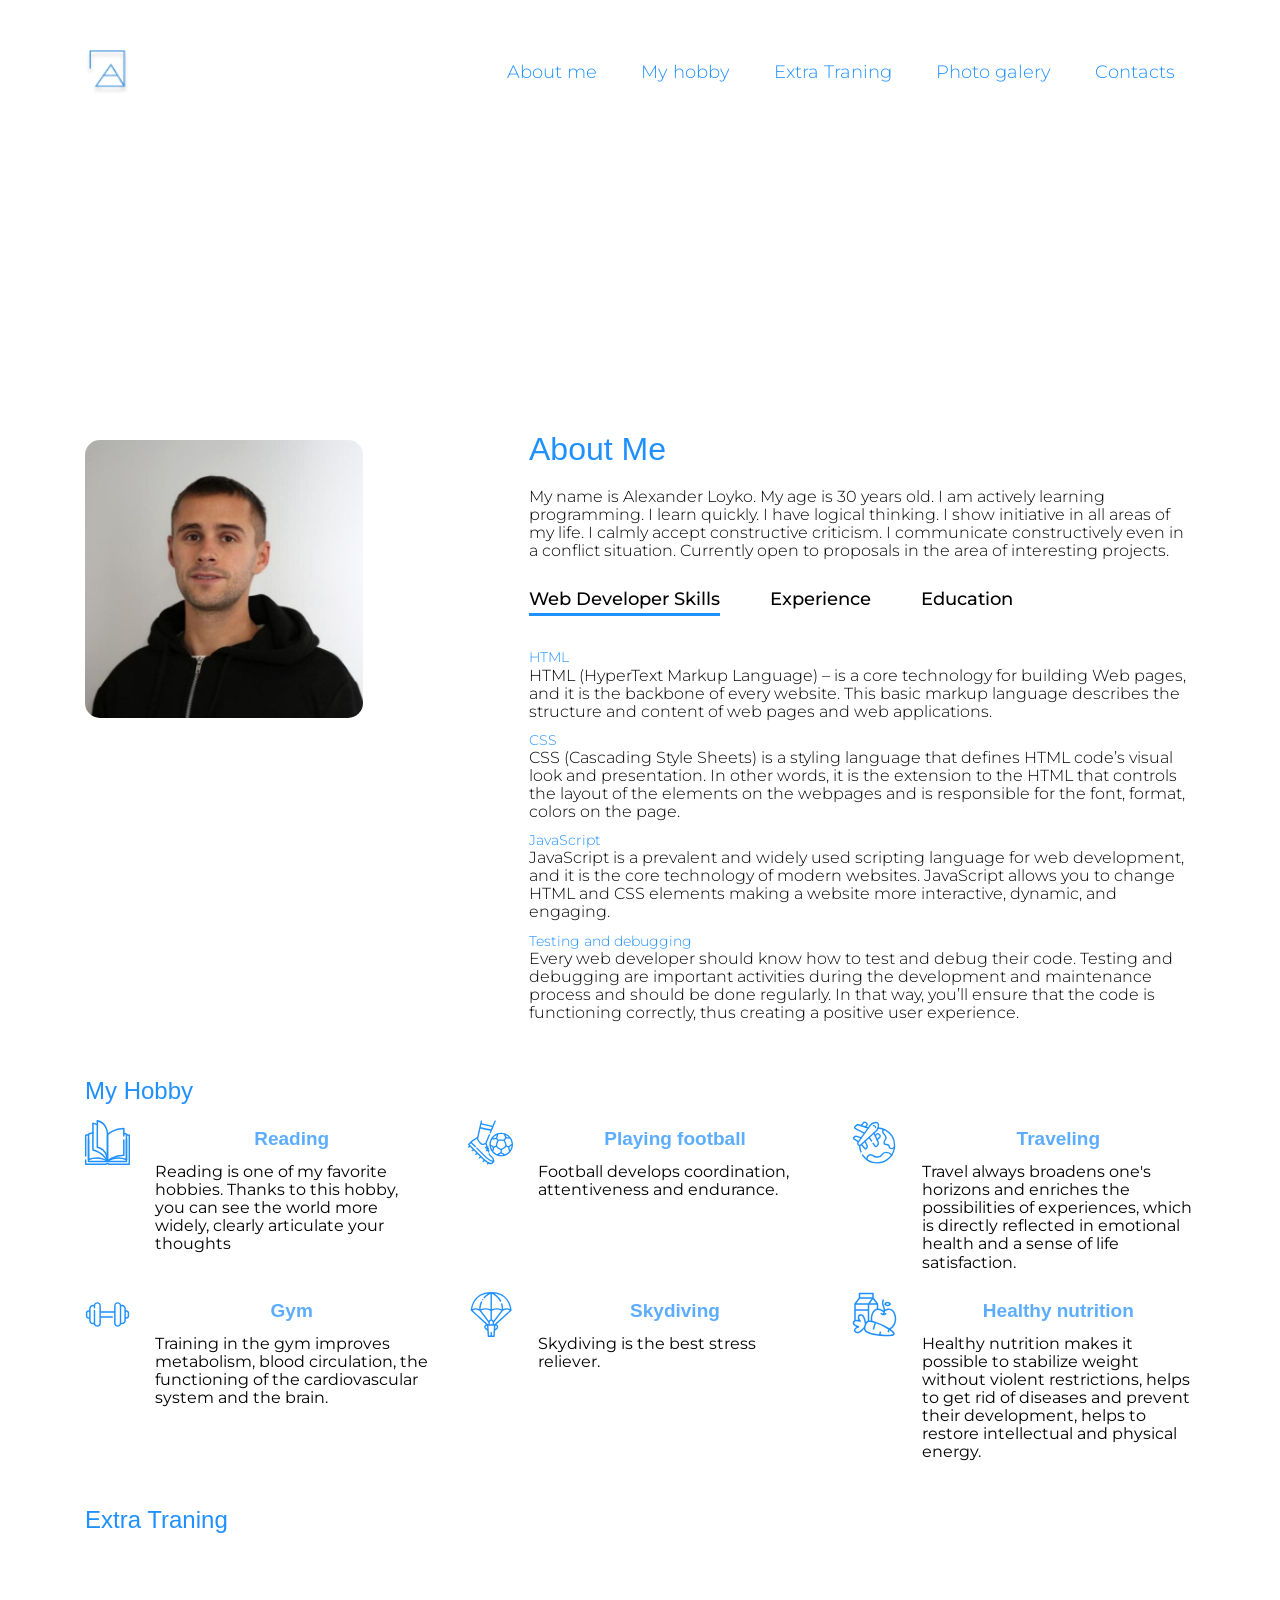
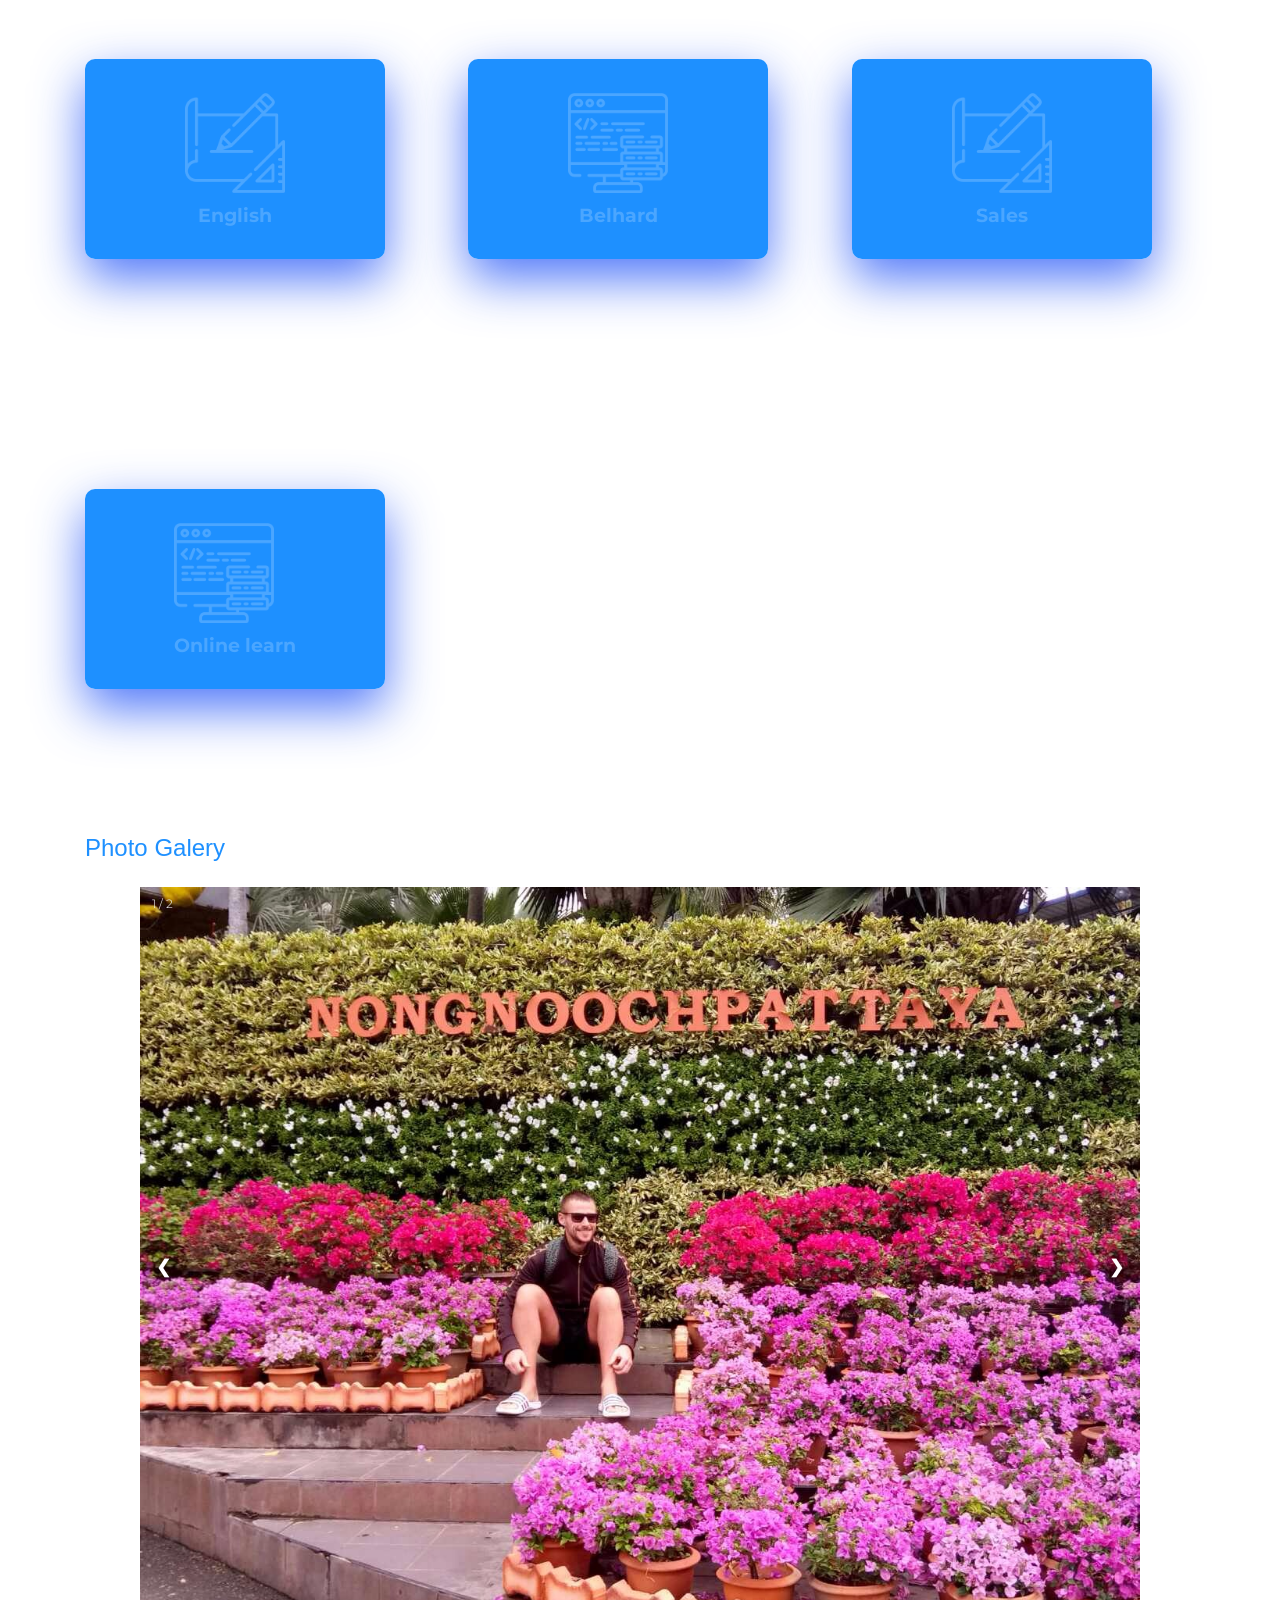
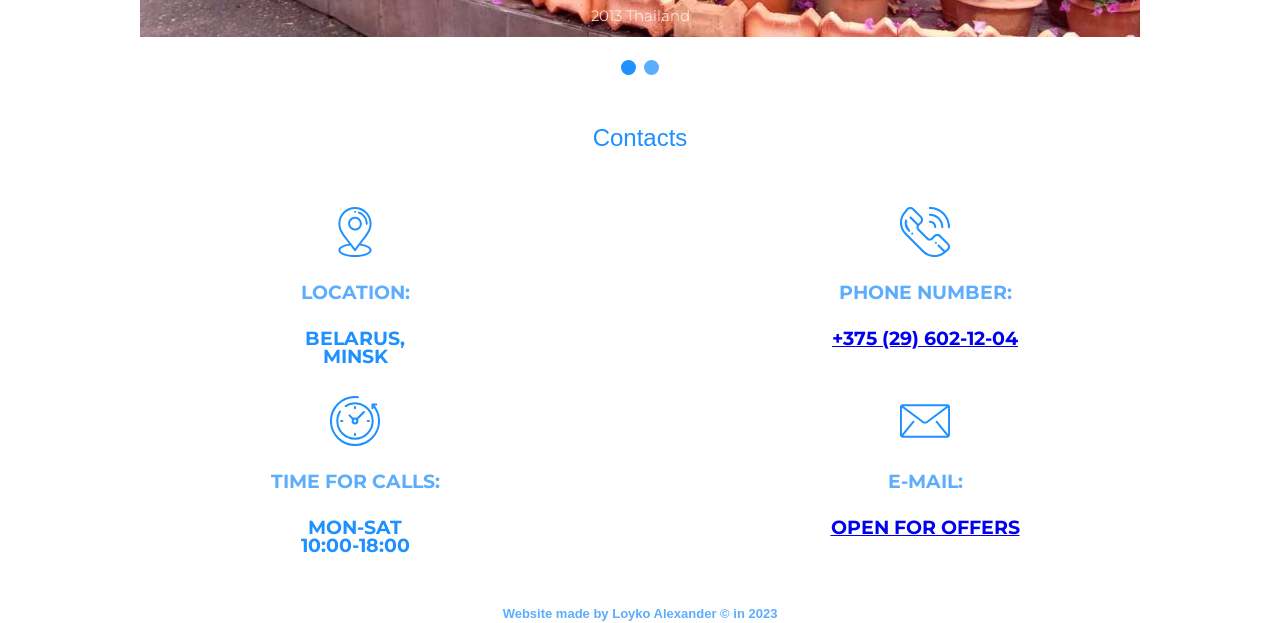
==== commit 11434427: "Update index.html" ====
--- a/index.html
+++ b/index.html
@@ -173,7 +173,7 @@
             <div class="face face2">
                 <div class="content">
                     <p>Minsk State Linguistic University, MSLU Advanced Evening Courses</p>
-                        <a href="https://mslu.by/podrazdeleniya/uchebnyj-centr-vechernie-kursy">Read More</a>
+                        <a href="https://mslu.by/podrazdeleniya/uchebnyj-centr-vechernie-kursy" target="_blank">Read More</a>
                 </div>
             </div>
         </div>
@@ -187,7 +187,7 @@
             <div class="face face2">
                 <div class="content">
                     <p>Academy BELHARD, Back End development using PHP, MySql.</p>
-                        <a href="https://belhard.academy/">Read More</a>
+                        <a href="https://belhard.academy/" target="_blank">Read More</a>
                 </div>
             </div>
         </div>
@@ -201,7 +201,7 @@
             <div class="face face2">
                 <div class="content">
                     <p>Courses from the company to improve sales skills, mentoring Pro-retail companies.</p>
-                        <a href="https://pro-retail.by/">Read More</a>
+                        <a href="https://pro-retail.by/" target="_blank">Read More</a>
                 </div>
             </div>
         </div>
@@ -216,7 +216,7 @@
             <div class="face face2">
                 <div class="content">
                     <p>Miscellaneous online lessons and programming courses.</p>
-                        <a href="https://onlineitea.com/">Read More</a>
+                        <a href="https://onlineitea.com/" target="_blank">Read More</a>
                 </div>
             </div>
         </div>
@@ -303,7 +303,7 @@
 <section class="footer-title-information">
     <footer class="footer">
 
-        <h5 class="foot-h5 title-two" >Website made for Project For JS From Zero To Hero 2023 by Loyko Alexander  ©
+        <h5 class="foot-h5 title-two" >Website made by Loyko Alexander © in 2023  
         </h5>
         
         </footer>
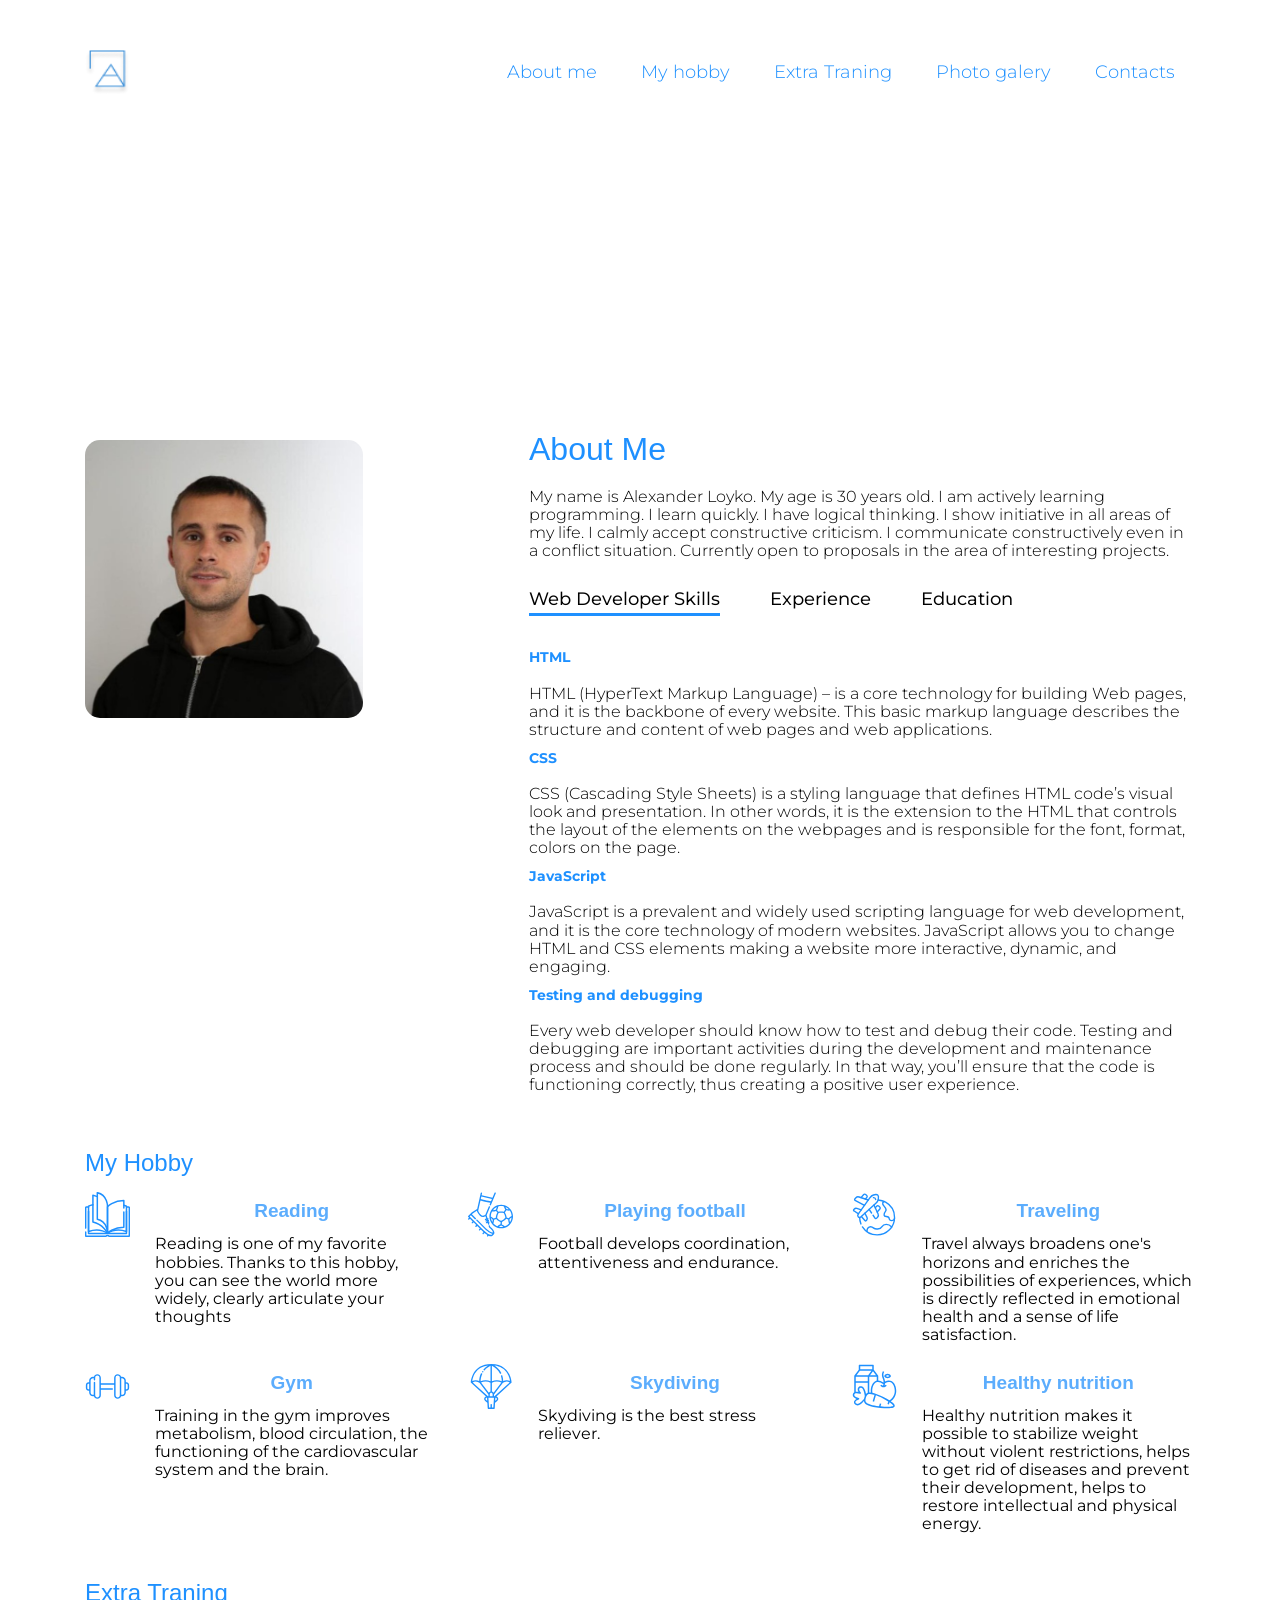
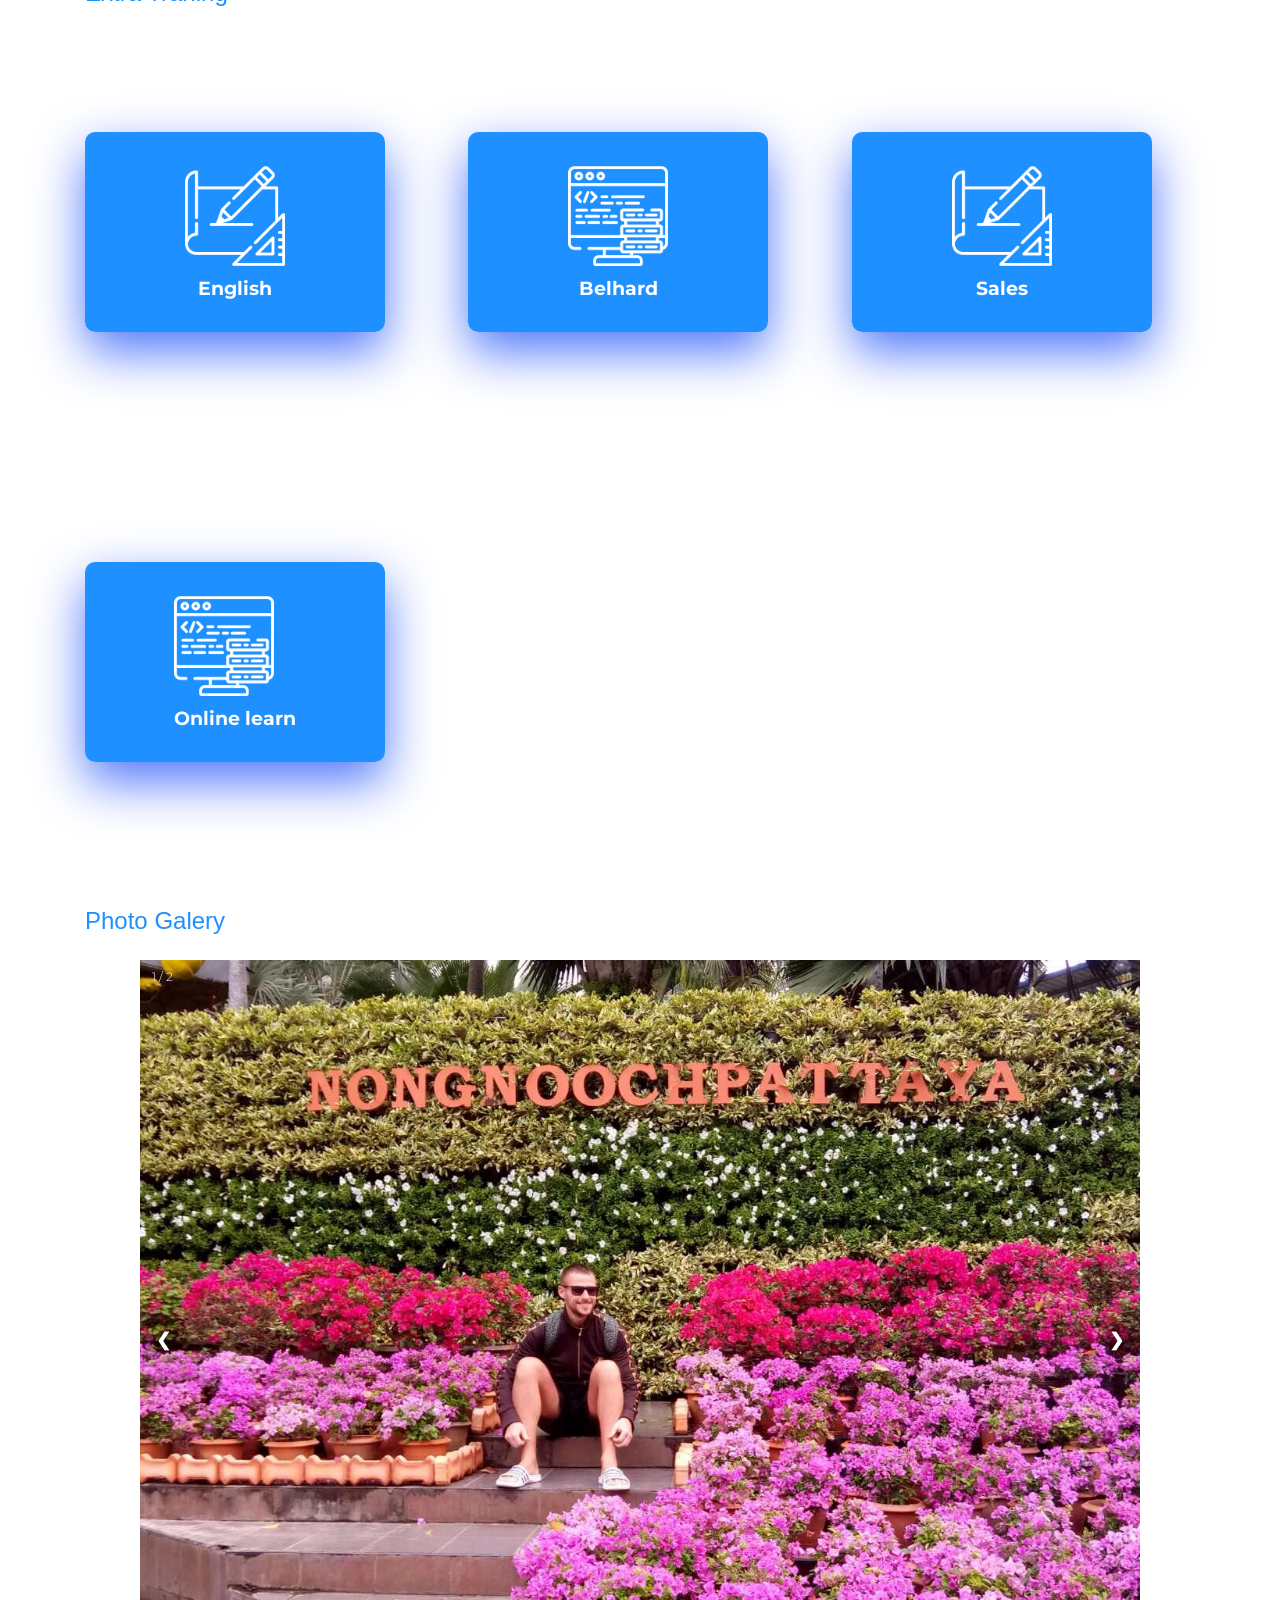
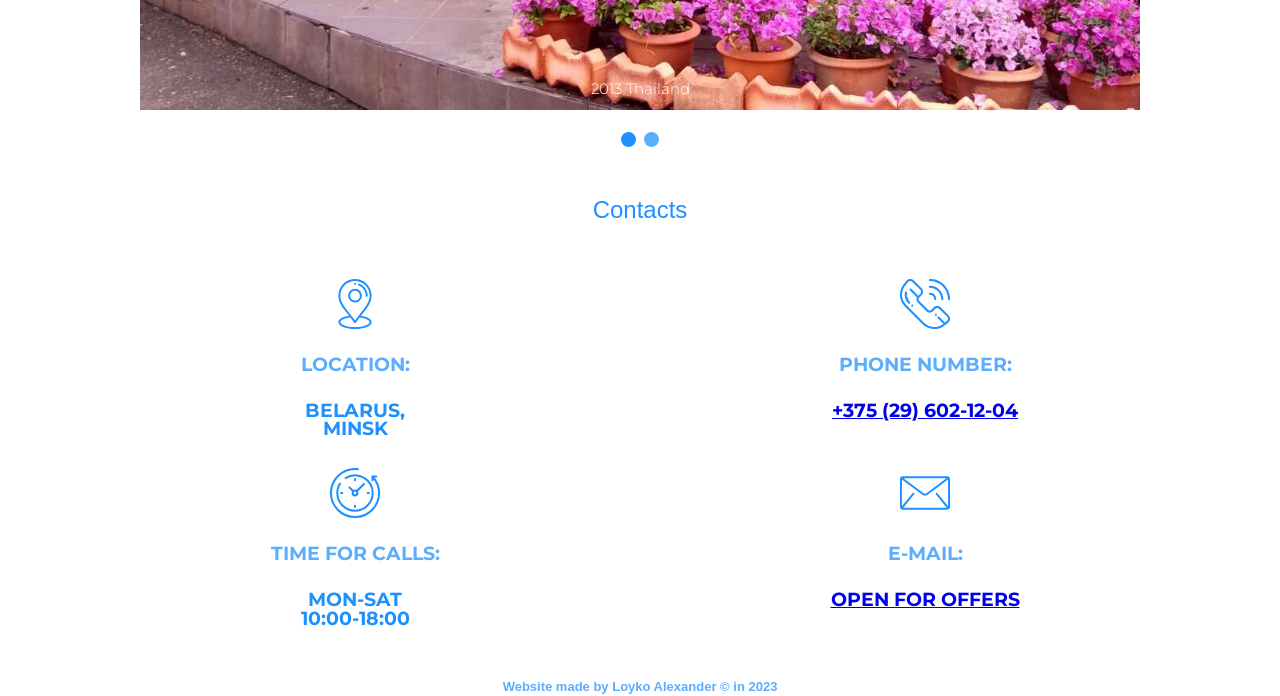
==== commit 6185f391: "Update index.html" ====
--- a/index.html
+++ b/index.html
@@ -13,7 +13,7 @@
     <link rel="stylesheet" href="./css/style.css">
     <link href="https://fonts.googleapis.com/css2?family=Montserrat:ital,wght@0,100;0,200;0,300;0,400;0,500;0,600;0,700;1,100;1,200;1,300;1,500;1,600;1,700&family=Poppins:wght@400;700&display=swap" rel="stylesheet">
     <link rel="shortcut icon" href="./img/logo.ico" type="image/x-icon">
-    <title>Project For JS From Zero To Hero 2023</title>
+    <title>About me information</title>
 </head>
 <body>
     <div class="container">
@@ -78,19 +78,19 @@
             </div>
             <div class="tab-contents active-tab " id="skills">
                 <ul>
-                    <li ><span>HTML</span><br>HTML (HyperText Markup Language) – is a core technology for building Web pages, and it is the backbone of every website. This basic markup language describes the structure and content of web pages and web applications.</li>
-                    <li><span>CSS</span><br>CSS (Cascading Style Sheets) is a styling language that defines HTML code’s visual look and presentation. In other words, it is the extension to the HTML that controls the layout of the elements on the webpages and is responsible for the font, format, colors on the page. </li>
-                    <li><span>JavaScript</span><br>JavaScript is a prevalent and widely used scripting language for web development, and it is the core technology of modern websites. JavaScript allows you to change HTML and CSS elements making a website more interactive, dynamic, and engaging.</li>
-                    <li><span>Testing and debugging</span><br>Every web developer should know how to test and debug their code. Testing and debugging are important activities during the development and maintenance process and should be done regularly. In that way, you’ll ensure that the code is functioning correctly, thus creating a positive user experience.</li>
+                    <li ><h5><span>HTML</span></h5><br>HTML (HyperText Markup Language) – is a core technology for building Web pages, and it is the backbone of every website. This basic markup language describes the structure and content of web pages and web applications.</li>
+                    <li><h5><span>CSS</span></h5><br>CSS (Cascading Style Sheets) is a styling language that defines HTML code’s visual look and presentation. In other words, it is the extension to the HTML that controls the layout of the elements on the webpages and is responsible for the font, format, colors on the page. </li>
+                    <li><h5><span>JavaScript</span></h5><br>JavaScript is a prevalent and widely used scripting language for web development, and it is the core technology of modern websites. JavaScript allows you to change HTML and CSS elements making a website more interactive, dynamic, and engaging.</li>
+                    <li><h5><span>Testing and debugging</span></h5><br>Every web developer should know how to test and debug their code. Testing and debugging are important activities during the development and maintenance process and should be done regularly. In that way, you’ll ensure that the code is functioning correctly, thus creating a positive user experience.</li>
                 </ul>
             </div>
 
 
             <div class="tab-contents" id="experience">
                 <ul>
-                    <li><span>2018-2022</span><br>Sale of wheels and castors on the market of the Russian Federation. Development of key sales skills: sales, business acumen, strategic forecasting, active listening, empathy. relationship building, effective communication, negotiation skills, project management, time management</li>
-                    <li><span>2017-2018</span><br>Experience in sales of chimney systems and ventilation</li>
-                    <li><span>2016-2017</span><br>Freelancing experience</li>
+                    <li><h5><span>2018-2022</span></h5><br>Sale of wheels and castors on the market of the Russian Federation. Development of key sales skills: sales, business acumen, strategic forecasting, active listening, empathy. relationship building, effective communication, negotiation skills, project management, time management</li>
+                    <li><h5><span>2017-2018</span></h5><br>Experience in sales of chimney systems and ventilation</li>
+                    <li><h5><span>2016-2017</span></h5><br>Freelancing experience</li>
                    
                 </ul>
             </div>
@@ -98,8 +98,8 @@
 
             <div class="tab-contents" id="education">
                 <ul>
-                    <li><span>SEPTEMBER 2011-JUNE 2015</span><br> Software engineer-economist, Belarusian State University of Informatics and Radioelectronics, Minsk</li>
-                    <li><span>SEPTEMBER 2007-JULY 2011</span><br> Technician programmer, Private establishment education "Technical College of Business and Law", Minsk</li>
+                    <li><h5><span>SEPTEMBER 2011-JUNE 2015</span></h5><br> Software engineer-economist, Belarusian State University of Informatics and Radioelectronics, Minsk</li>
+                    <li><h5><span>SEPTEMBER 2007-JULY 2011</span></h5><br> Technician programmer, Private establishment education "Technical College of Business and Law", Minsk</li>
                     
                    
                 </ul>
--- a/css/style.css
+++ b/css/style.css
@@ -214,7 +214,7 @@
 .tab-links{
     margin-right: 5rem;
     font-size: 1.8rem;
-    font-weight: 500;
+    font-weight: 450;
     cursor: pointer;
     position: relative;
 }
@@ -315,7 +315,6 @@
 }
 
 .my-traning .card .face.face1 .content{
-    opacity: 0.2;
     transition: 0.5s;
 }
 
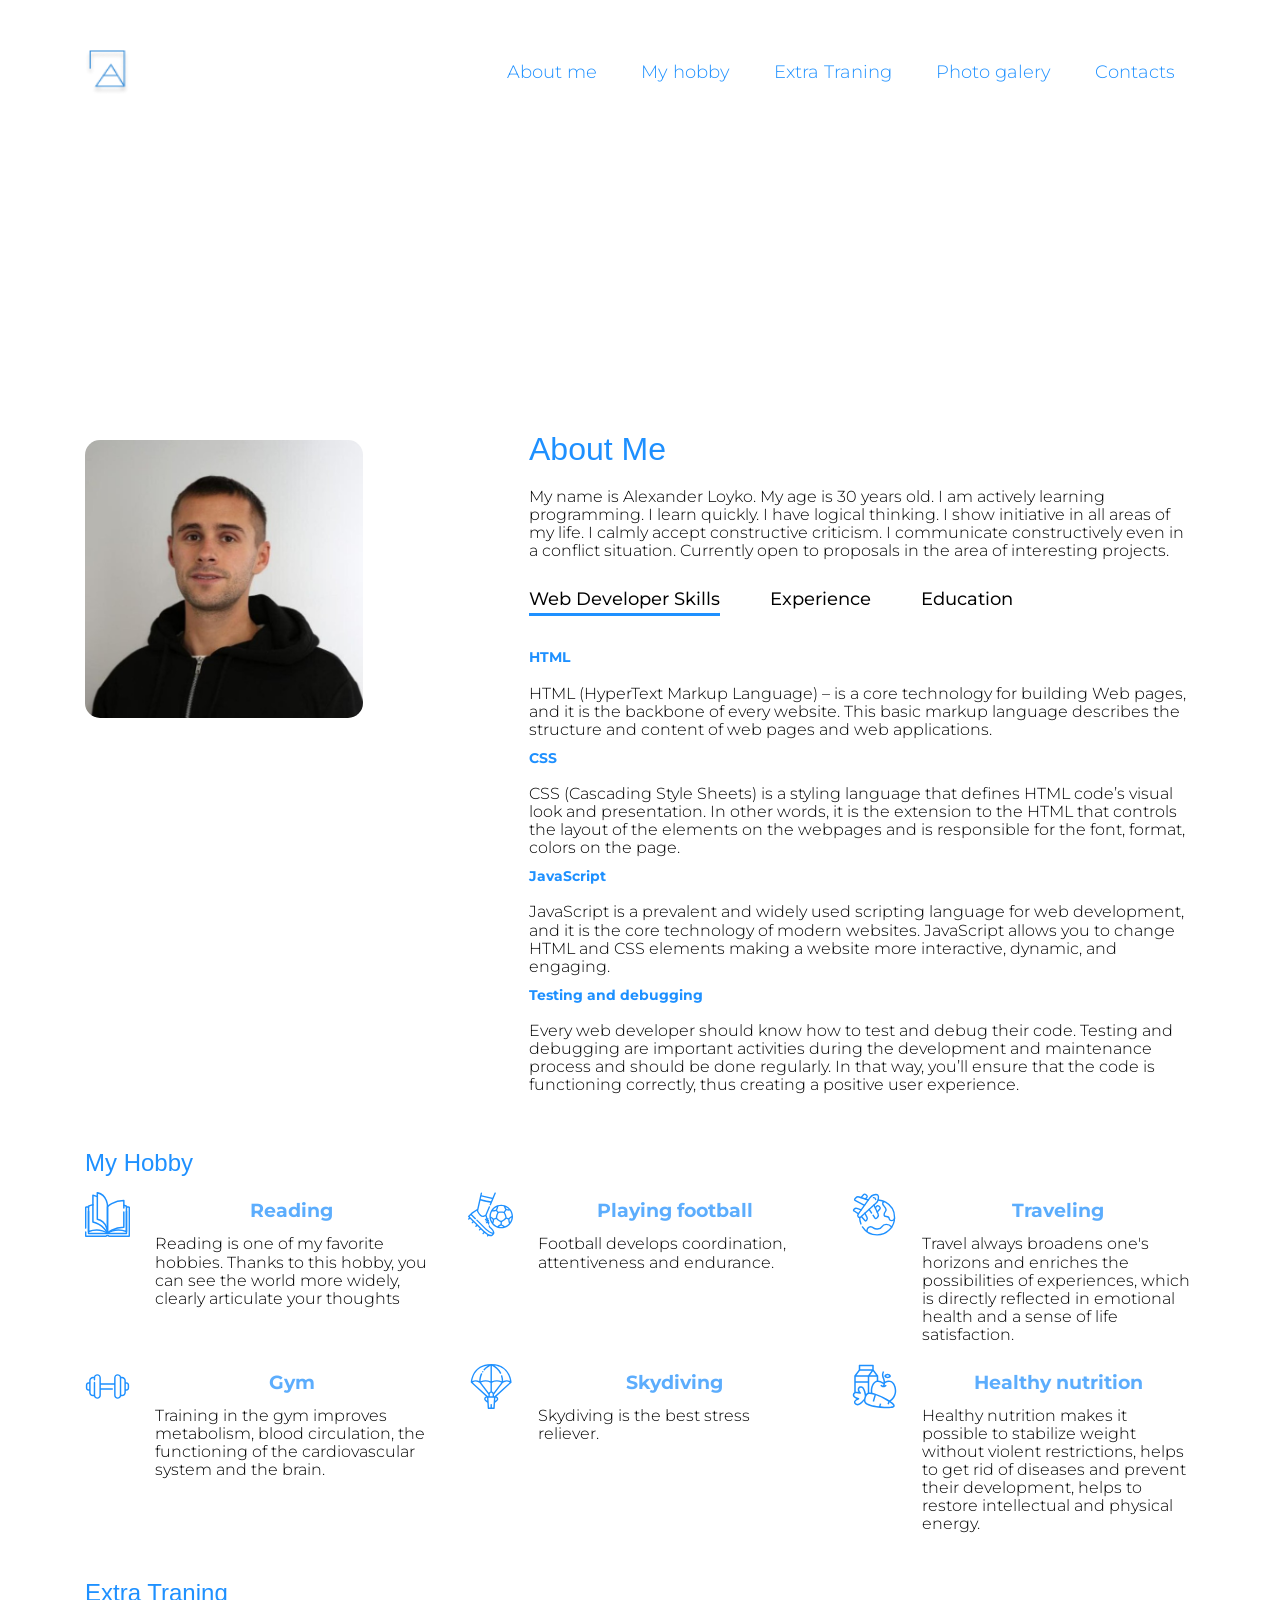
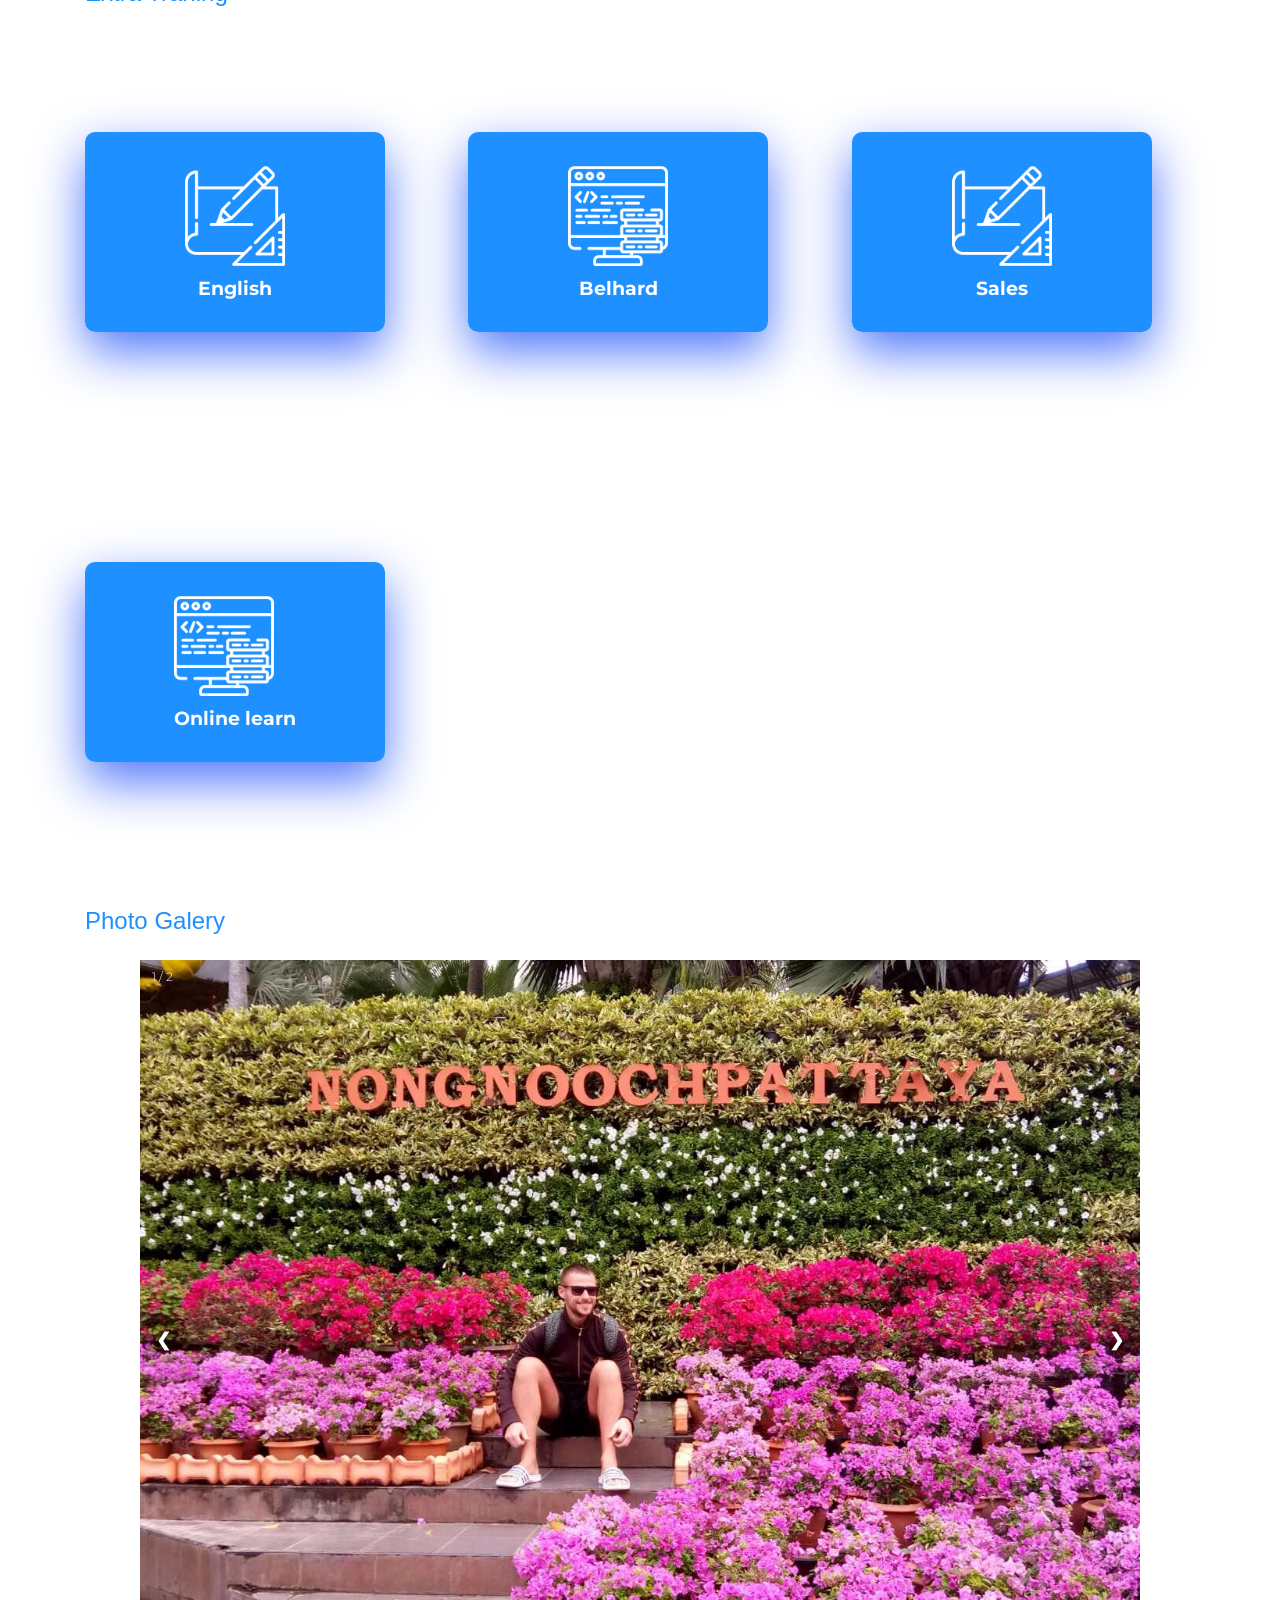
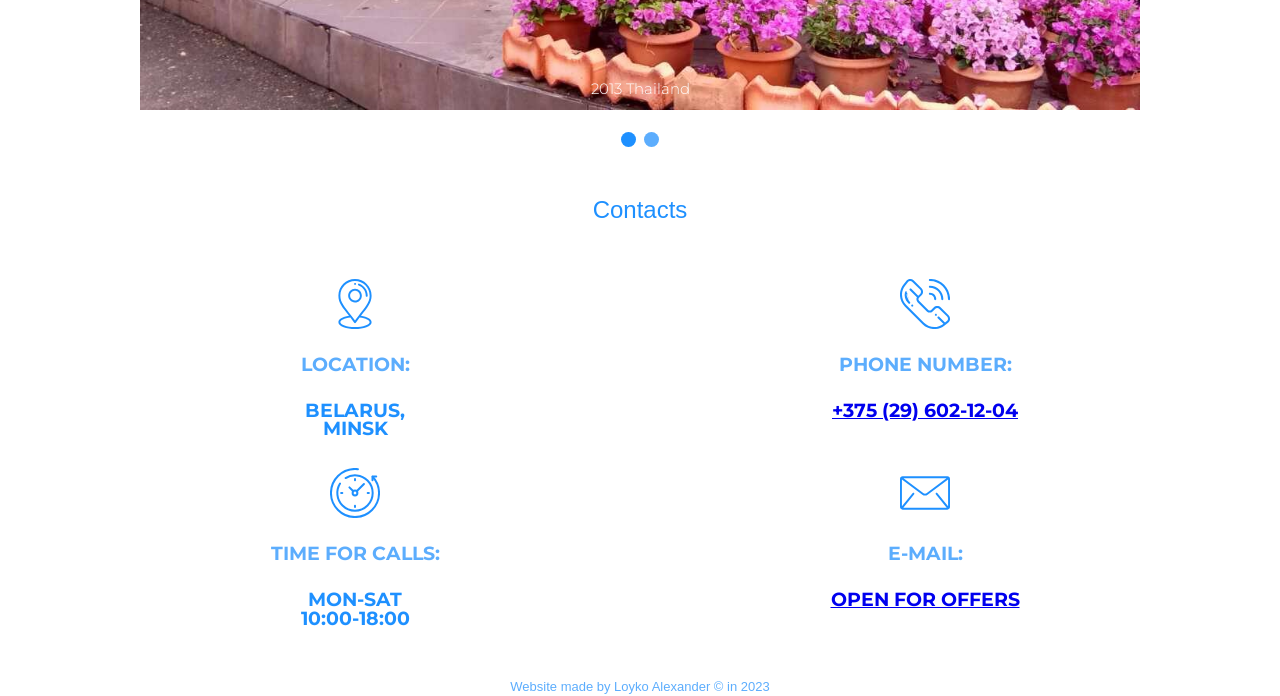
==== commit 572d2cd1: "Update index.html" ====
--- a/index.html
+++ b/index.html
@@ -120,39 +120,39 @@
     <use xlink:href="icons/symbol-defs.svg#icon-reading"></use>
         </svg>
     
-        <div class="title-two">Reading</div>
+            <div class="title-two"><h4>Reading</h4></div>
         <p class="hobbie-text">Reading is one of my favorite hobbies. Thanks to this hobby, you can see the world more widely, clearly articulate your thoughts</p>
     
     </div>
         <div class="hobbies"><svg class="hobbies-icon"> 
             <use xlink:href="icons/symbol-defs.svg#icon-football"></use>
                         </svg>
-                        <div class="title-two">Playing football</div>
+            <div class="title-two"><h4>Playing football</h4></div>
                         <p class="hobbie-text">Football develops coordination, attentiveness and endurance.</p>
                     </div>
         <div class="hobbies"><svg class="hobbies-icon"> 
             <use xlink:href="icons/symbol-defs.svg#icon-travelling"></use>
                         </svg>
-                        <div class="title-two">Traveling</div>
+            <div class="title-two"><h4>Traveling</h4></div>
                         <p class="hobbie-text">Travel always broadens one's horizons and enriches the possibilities of experiences, which is directly reflected in emotional health and a sense of life satisfaction.</p>
                     </div>
         <div class="hobbies"><svg class="hobbies-icon"> 
             <use xlink:href="icons/symbol-defs.svg#icon-gym"></use>
                         </svg>
-                        <div class="title-two">Gym</div>
+            <div class="title-two"><h4>Gym</h4></div>
                         <p class="hobbie-text">Training in the gym improves metabolism, blood circulation, the functioning of the cardiovascular system and the brain.</p>
                      </div>
         <div class="hobbies"><svg class="hobbies-icon"> 
             <use xlink:href="icons/symbol-defs.svg#icon-skydive"></use>
                         </svg>
-                        <div class="title-two">Skydiving</div>
+            <div class="title-two"><h4>Skydiving</h4></div>
                         <p class="hobbie-text">
                             Skydiving is the best stress reliever.</p>
                     </div>
         <div class="hobbies"><svg class="hobbies-icon"> 
             <use xlink:href="icons/symbol-defs.svg#icon-healthy-nutrition"></use>
                         </svg>
-                        <div class="title-two">Healthy nutrition</div>
+            <div class="title-two"><h4>Healthy nutrition</h4></div>
                         <p class="hobbie-text">
                             Healthy nutrition makes it possible to stabilize weight without violent restrictions, helps to get rid of diseases and prevent their development, helps to restore intellectual and physical energy.</p>
                     </div>
--- a/css/style.css
+++ b/css/style.css
@@ -13,12 +13,10 @@
 }
 
 .title-two{
-    font-family: 'Kanit', sans-serif;
     font-style: normal;
     font-weight: 500;
     text-align: center;
     font-size: 1.9rem;
-    font-weight: 700;
     color:var(--color-whiteBlue);
 }
 
@@ -261,7 +259,7 @@
 
 .hobbie-text{
     font-size: 1.6rem;
-    font-weight: 400;
+    font-weight: 300;
     line-height: 113%;
     color:var(--color-black);
 }
